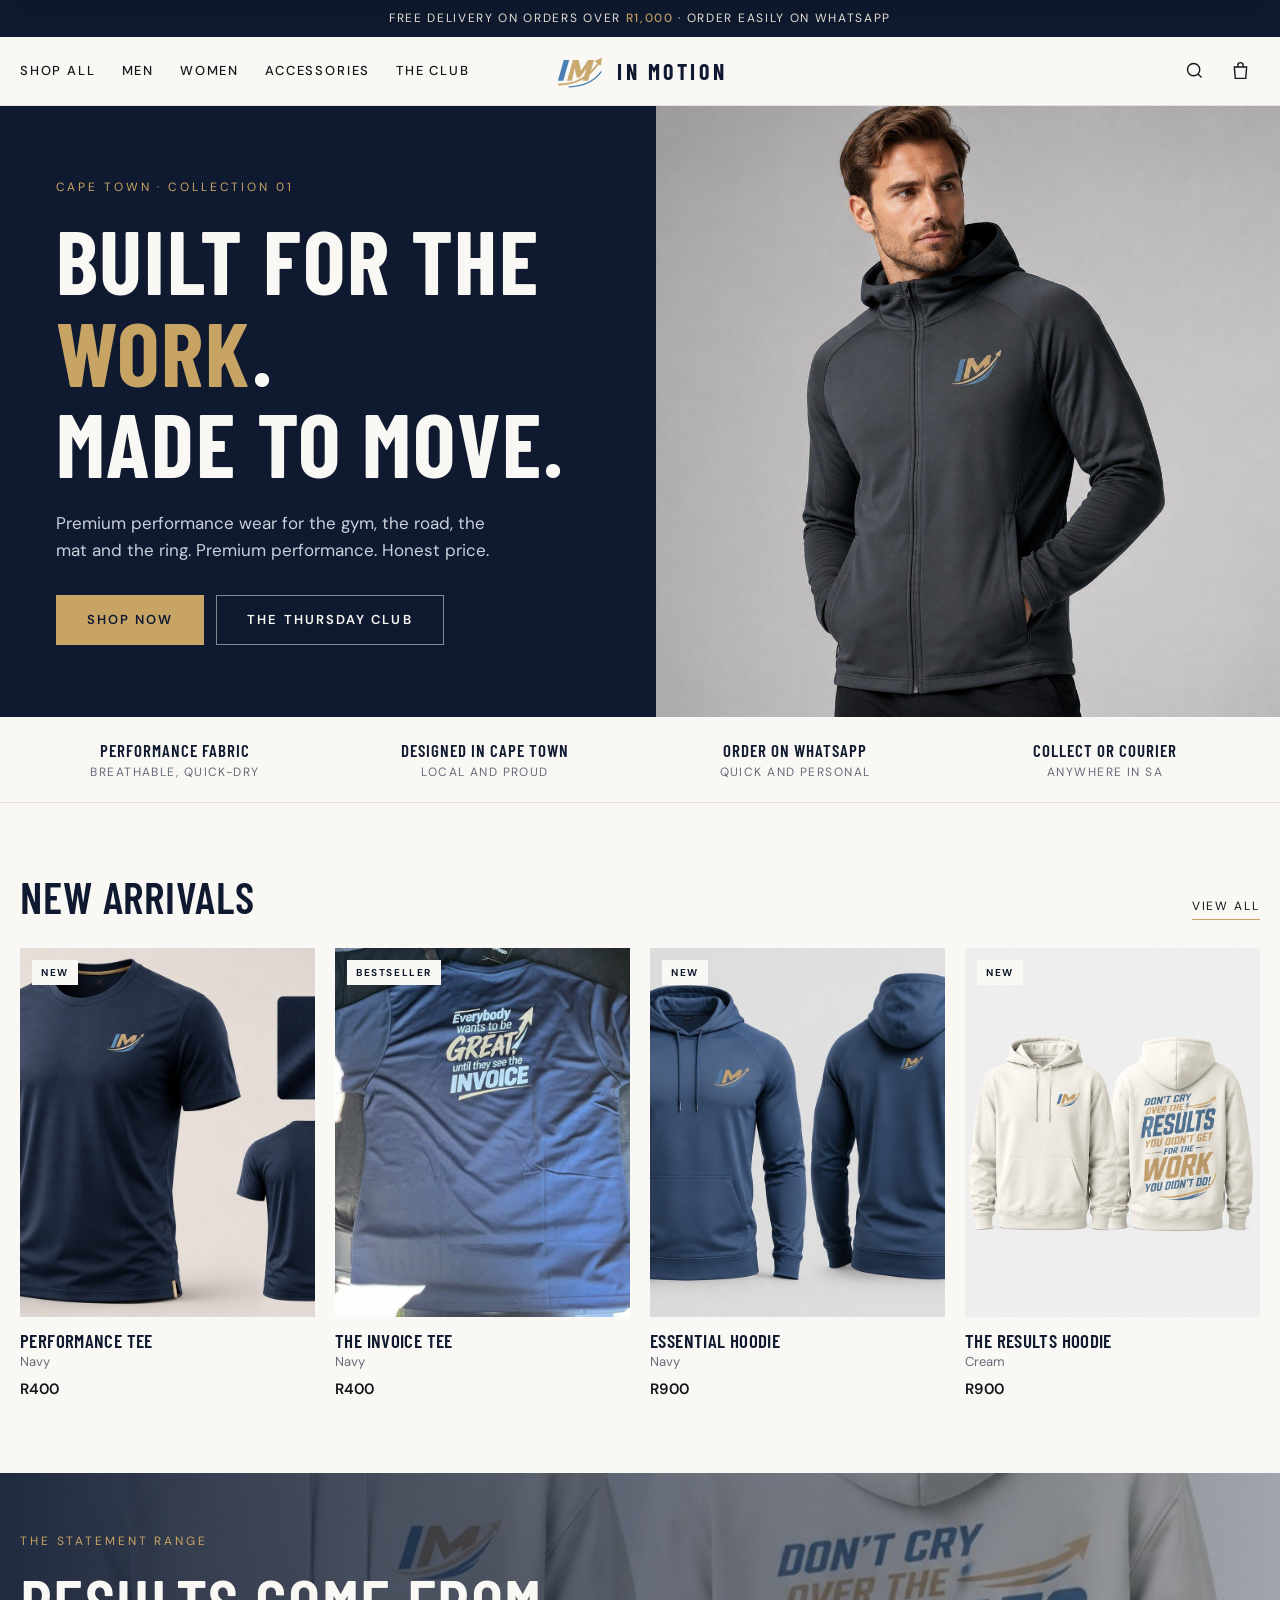
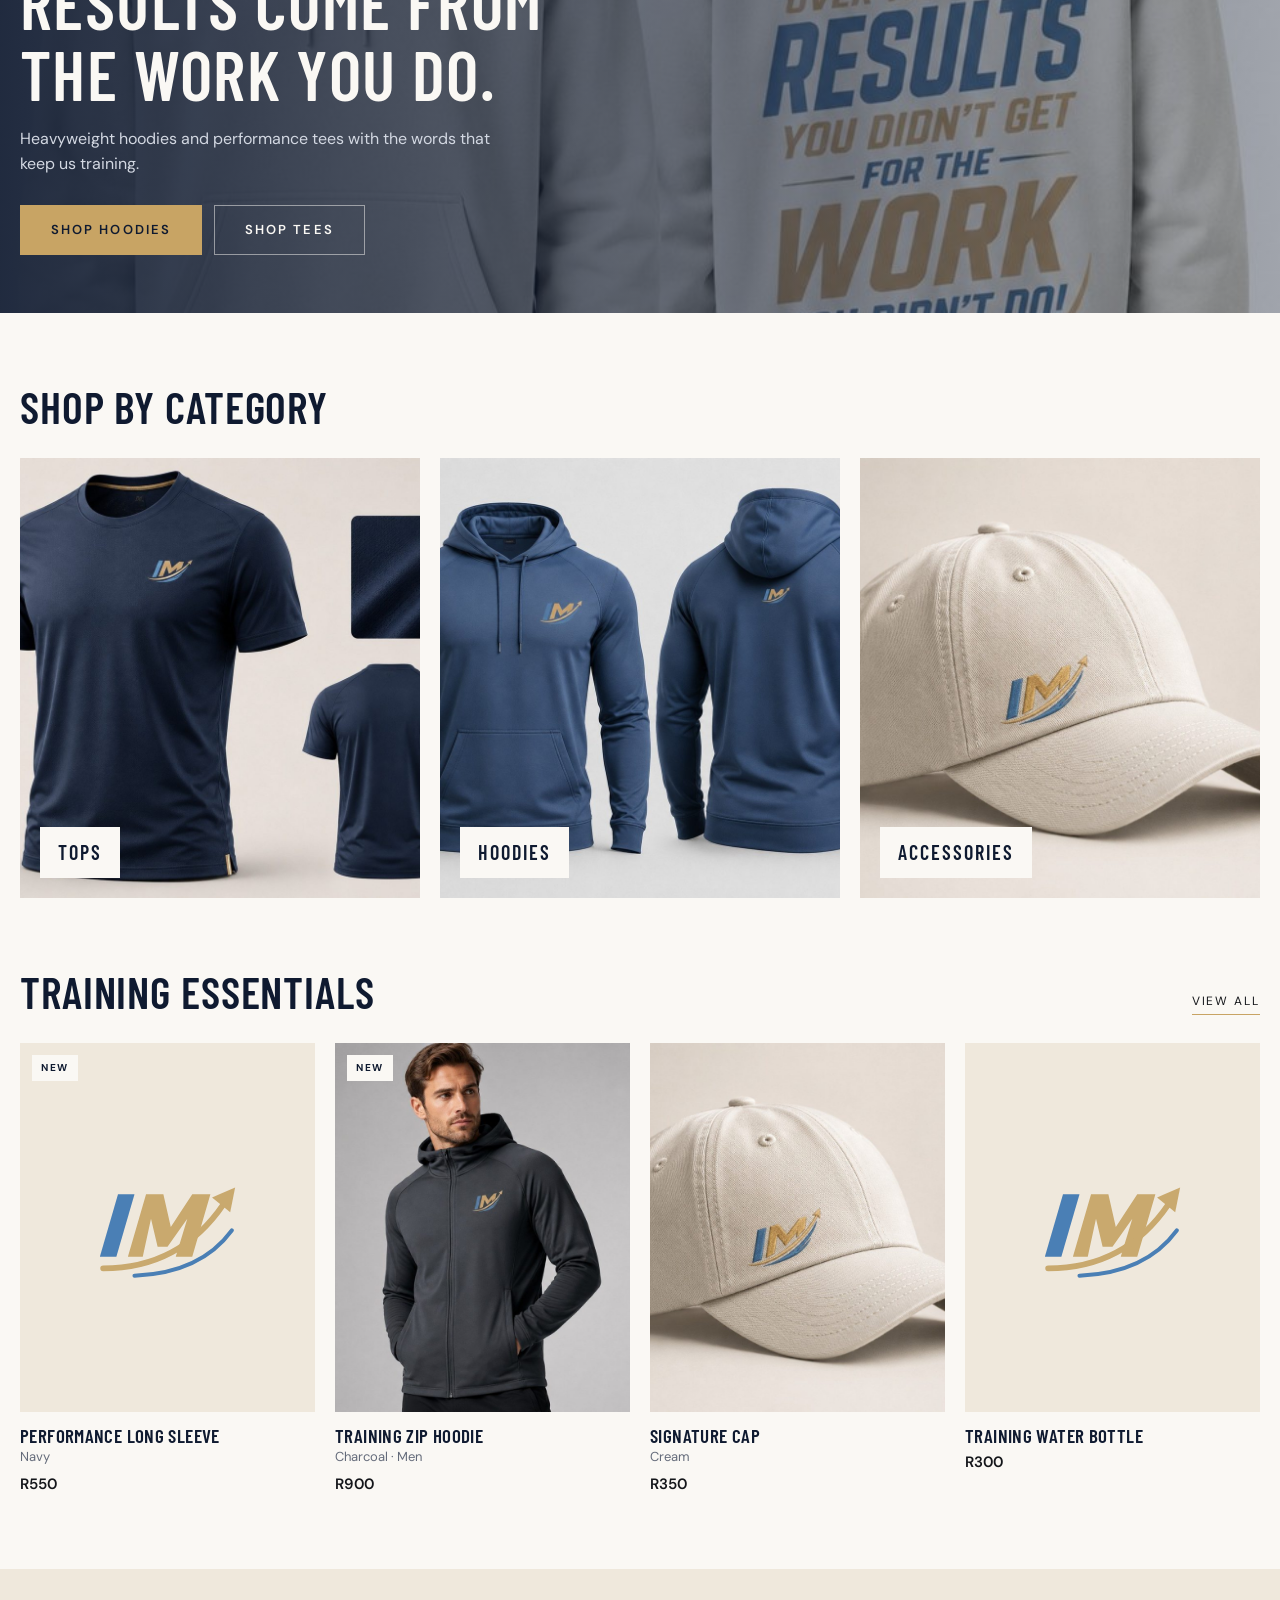
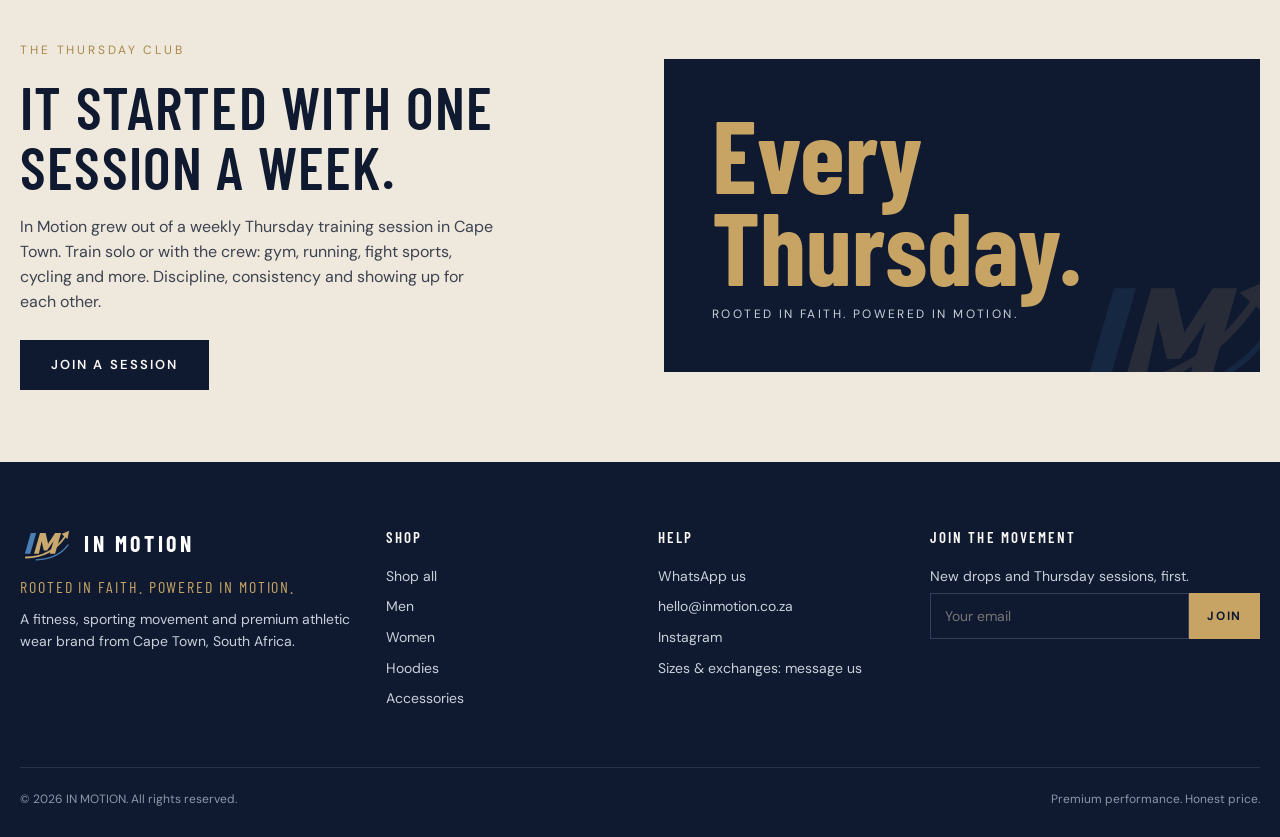
==== index.html @ b60ad1b8 "In Motion online store Static store with WhatsApp checkout; products load from Google Sheet with pro" ====
<!doctype html>
<html lang="en"><head><meta charset="utf-8"><meta name="viewport" content="width=device-width,initial-scale=1">
<title>IN MOTION | Premium athletic wear, Cape Town</title><meta name="description" content="In Motion: premium athletic wear from Cape Town. Gym, running, fight sports and more.">
<link rel="icon" href="images/logo.svg"><meta property="og:image" content="images/hero.jpg">
<link rel="preconnect" href="https://fonts.googleapis.com"><link rel="preconnect" href="https://fonts.gstatic.com" crossorigin>
<link href="https://fonts.googleapis.com/css2?family=Barlow+Condensed:wght@400;500;600;700&family=DM+Sans:opsz,wght@9..40,400;9..40,500;9..40,700&display=swap" rel="stylesheet">
<link rel="stylesheet" href="style.css"></head>
<body data-page="home">
<section class="hero"><div class="hero-grid">
  <div class="hero-copy">
    <div class="eyebrow">Cape Town · Collection 01</div>
    <h1>Built for the <em>work</em>.<br>Made to move.</h1>
    <p>Premium performance wear for the gym, the road, the mat and the ring. Premium performance. Honest price.</p>
    <div class="btns"><a class="btn btn-gold" href="shop.html">Shop now</a><a class="btn btn-line" href="#club">The Thursday Club</a></div>
  </div>
  <div class="hero-img" role="img" aria-label="Athlete wearing the In Motion training zip hoodie"></div>
</div></section>

<div class="strip"><div class="wrap">
  <div class="item"><b>Performance fabric</b>Breathable, quick-dry</div>
  <div class="item"><b>Designed in Cape Town</b>Local and proud</div>
  <div class="item"><b>Order on WhatsApp</b>Quick and personal</div>
  <div class="item"><b>Collect or courier</b>Anywhere in SA</div>
</div></div>

<section class="block"><div class="wrap">
  <div class="sec-head"><h2>New arrivals</h2><a href="shop.html">View all</a></div>
  <div class="grid" id="newArrivals"></div>
</div></section>

<section class="banner" style="background-image:url(images/hoodie-cream.jpg)"><div class="wrap">
  <div class="eyebrow">The statement range</div>
  <h2>Results come from the work you do.</h2>
  <p>Heavyweight hoodies and performance tees with the words that keep us training.</p>
  <div class="btns"><a class="btn btn-gold" href="shop.html?c=Hoodies">Shop hoodies</a><a class="btn btn-line" href="shop.html?c=Tops">Shop tees</a></div>
</div></section>

<section class="block"><div class="wrap">
  <div class="sec-head"><h2>Shop by category</h2></div>
  <div class="cats">
    <a class="cat" href="shop.html?c=Tops"><img src="images/tee-navy.jpg" alt="" loading="lazy"><span>Tops</span></a>
    <a class="cat" href="shop.html?c=Hoodies"><img src="images/hoodie-navy.jpg" alt="" loading="lazy"><span>Hoodies</span></a>
    <a class="cat" href="shop.html?c=Accessories"><img src="images/cap-cream.jpg" alt="" loading="lazy"><span>Accessories</span></a>
  </div>
</div></section>

<section class="block" style="padding-top:0"><div class="wrap">
  <div class="sec-head"><h2>Training essentials</h2><a href="shop.html">View all</a></div>
  <div class="grid" id="essentials"></div>
</div></section>

<section class="block club" id="club"><div class="wrap">
  <div>
    <div class="eyebrow" style="color:var(--gold-d)">The Thursday Club</div>
    <h2>It started with one session a week.</h2>
    <p>In Motion grew out of a weekly Thursday training session in Cape Town. Train solo or with the crew: gym, running, fight sports, cycling and more. Discipline, consistency and showing up for each other.</p>
    <a class="btn btn-dark" id="joinClub" href="#">Join a session</a>
  </div>
  <div class="club-card"><div class="big">Every<br>Thursday.</div><div class="small">Rooted in Faith. Powered in Motion.</div><img src="images/logo.svg" alt=""></div>
</div></section>
<script>document.getElementById('joinClub').onclick=function(e){e.preventDefault();window.open('https://wa.me/'+(STORE.whatsapp||'').replace(/\D/g,'')+'?text='+encodeURIComponent('Hi In Motion, I would like to join a Thursday session.'),'_blank')}</script>
<script src="config.js"></script><script src="app.js"></script></body></html>
---- style.css ----
:root{
  --navy:#0F1A30; --navy-2:#17243F; --gold:#C8A464; --gold-d:#a8874a; --blue:#4A7FB5;
  --sand:#EFE8DC; --ivory:#FAF8F4; --ink:#14161a; --muted:#646B7A; --line:#e6e1d8; --red:#B5553F;
  --head:'Barlow Condensed',Arial Narrow,sans-serif; --body:'DM Sans',Arial,sans-serif;
}
*{box-sizing:border-box;margin:0;padding:0}
html{scroll-behavior:smooth}
body{font-family:var(--body);color:var(--ink);background:var(--ivory);line-height:1.55;-webkit-font-smoothing:antialiased}
img{max-width:100%;display:block}
a{color:inherit;text-decoration:none}
button{font:inherit;cursor:pointer;border:0;background:none;color:inherit}
.wrap{max-width:1280px;margin:0 auto;padding:0 20px}
h1,h2,h3,.head{font-family:var(--head);text-transform:uppercase;letter-spacing:.02em;line-height:1.02;font-weight:600}

/* announcement + header */
.announce{background:var(--navy);color:var(--sand);text-align:center;font-size:12px;letter-spacing:.14em;text-transform:uppercase;padding:9px 16px}
.announce b{color:var(--gold);font-weight:500}
header.site{position:sticky;top:0;z-index:40;background:rgba(250,248,244,.96);backdrop-filter:blur(8px);border-bottom:1px solid var(--line)}
.nav{display:grid;grid-template-columns:1fr auto 1fr;align-items:center;height:68px}
.nav-links{display:flex;gap:26px;font-size:13px;letter-spacing:.14em;text-transform:uppercase;font-weight:500}
.nav-links a{position:relative;padding:4px 0}
.nav-links a:hover::after,.nav-links a.on::after{content:"";position:absolute;left:0;right:0;bottom:-2px;height:1.5px;background:var(--gold)}
.brand{display:flex;align-items:center;gap:10px}
.brand img{height:34px;width:auto}
.brand span{font-family:var(--head);font-weight:700;font-size:22px;letter-spacing:.16em;color:var(--navy)}
.nav-icons{display:flex;justify-content:flex-end;gap:6px}
.icon-btn{width:40px;height:40px;display:grid;place-items:center;border-radius:50%;position:relative}
.icon-btn:hover{background:var(--sand)}
.icon-btn svg{width:21px;height:21px;stroke:currentColor;fill:none;stroke-width:1.6}
.count{position:absolute;top:3px;right:2px;min-width:17px;height:17px;border-radius:9px;background:var(--gold);color:var(--navy);font-size:10px;font-weight:700;display:grid;place-items:center;padding:0 4px}
.count[hidden]{display:none}
.menu-btn{display:none}
.mobile-nav{display:none}

/* hero */
.hero{background:var(--navy);color:var(--ivory);overflow:hidden}
.hero-grid{display:grid;grid-template-columns:1.05fr 1fr;min-height:560px}
.hero-copy{padding:72px 56px 72px 20px;display:flex;flex-direction:column;justify-content:center;max-width:620px;margin-left:auto}
.eyebrow{font-size:12px;letter-spacing:.24em;text-transform:uppercase;color:var(--gold);margin-bottom:18px}
.hero h1{font-size:clamp(46px,7vw,92px);font-weight:700}
.hero h1 em{font-style:normal;color:var(--gold)}
.hero p{color:#c9cfdb;font-size:17px;max-width:440px;margin:22px 0 32px}
.hero-img{background:#bfc2c6 url(images/hero.jpg) center 20%/cover}
.btns{display:flex;gap:12px;flex-wrap:wrap}
.btn{display:inline-flex;align-items:center;justify-content:center;gap:8px;height:50px;padding:0 30px;font-size:13px;letter-spacing:.16em;text-transform:uppercase;font-weight:600;border:1.5px solid transparent;transition:.2s}
.btn-gold{background:var(--gold);color:var(--navy)}
.btn-gold:hover{background:#d6b679}
.btn-line{border-color:rgba(250,248,244,.5);color:var(--ivory)}
.btn-line:hover{border-color:var(--ivory)}
.btn-dark{background:var(--navy);color:var(--ivory)}
.btn-dark:hover{background:var(--navy-2)}
.btn-wa{background:#1f8f4e;color:#fff}
.btn-wa:hover{background:#18763f}
.btn[disabled]{opacity:.45;cursor:not-allowed}

/* values strip */
.strip{border-bottom:1px solid var(--line);background:var(--ivory)}
.strip .wrap{display:grid;grid-template-columns:repeat(4,1fr)}
.strip div.item{padding:20px 12px;text-align:center;font-size:12px;letter-spacing:.12em;text-transform:uppercase;color:var(--muted)}
.strip b{display:block;color:var(--navy);font-family:var(--head);font-size:17px;letter-spacing:.06em;font-weight:600}

/* sections */
section.block{padding:72px 0}
.sec-head{display:flex;justify-content:space-between;align-items:end;gap:16px;margin-bottom:28px}
.sec-head h2{font-size:clamp(30px,4vw,44px);color:var(--navy)}
.sec-head a{font-size:12px;letter-spacing:.16em;text-transform:uppercase;border-bottom:1.5px solid var(--gold);padding-bottom:3px;white-space:nowrap}

/* product grid */
.grid{display:grid;grid-template-columns:repeat(4,1fr);gap:28px 20px}
.grid.three{grid-template-columns:repeat(3,1fr)}
.card{position:relative;display:flex;flex-direction:column}
.phwrap{position:relative}
.card .ph{display:block;position:relative;aspect-ratio:4/5;background:var(--sand);overflow:hidden}
.card .ph img{width:100%;height:100%;object-fit:cover;transition:opacity .4s,transform .6s}
.card .ph img.alt{position:absolute;inset:0;opacity:0}
.card:hover .ph img.alt{opacity:1}
.card:hover .ph img:first-child{transform:scale(1.03)}
.badge{position:absolute;top:12px;left:12px;background:var(--ivory);color:var(--navy);font-size:10px;letter-spacing:.16em;text-transform:uppercase;font-weight:700;padding:5px 9px;z-index:2}
.badge.sale{background:var(--red);color:#fff}
.badge.out{background:var(--ink);color:#fff}
.quick{position:absolute;left:12px;right:12px;bottom:12px;z-index:2;opacity:0;transform:translateY(8px);transition:.25s}
.card:hover .quick{opacity:1;transform:none}
.quick .btn{width:100%;height:44px;background:var(--ivory);color:var(--navy)}
.quick .btn:hover{background:var(--navy);color:var(--ivory)}
.card .meta{padding-top:14px}
.card h3{font-size:19px;color:var(--navy);font-weight:600}
.card .sub{font-size:13px;color:var(--muted);margin-top:2px}
.price{margin-top:6px;font-weight:600;font-size:15px}
.price s{color:var(--muted);font-weight:400;margin-left:8px}
.price .now{color:var(--red)}

/* banner */
.banner{position:relative;background:var(--navy) center/cover;color:var(--ivory);min-height:440px;display:flex;align-items:center}
.banner::before{content:"";position:absolute;inset:0;background:linear-gradient(90deg,rgba(15,26,48,.92),rgba(15,26,48,.35))}
.banner .wrap{position:relative;width:100%}
.banner h2{font-size:clamp(38px,5.4vw,72px);max-width:620px}
.banner p{color:#d3d8e2;max-width:480px;margin:18px 0 28px}

/* categories */
.cats{display:grid;grid-template-columns:repeat(3,1fr);gap:20px}
.cat{position:relative;aspect-ratio:1/1.1;overflow:hidden;background:var(--sand)}
.cat img{width:100%;height:100%;object-fit:cover;transition:transform .6s}
.cat:hover img{transform:scale(1.04)}
.cat span{position:absolute;left:20px;bottom:20px;background:var(--ivory);color:var(--navy);font-family:var(--head);font-size:20px;letter-spacing:.1em;text-transform:uppercase;padding:10px 18px;font-weight:600}

/* club */
.club{background:var(--sand)}
.club .wrap{display:grid;grid-template-columns:1fr 1fr;gap:48px;align-items:center}
.club h2{font-size:clamp(36px,4.6vw,60px);color:var(--navy)}
.club p{color:#3d4250;margin:18px 0 26px;max-width:480px}
.club-card{background:var(--navy);color:var(--ivory);padding:48px;position:relative;overflow:hidden}
.club-card .big{font-family:var(--head);font-size:clamp(60px,8vw,110px);line-height:.9;font-weight:700;color:var(--gold)}
.club-card .small{letter-spacing:.2em;text-transform:uppercase;font-size:12px;color:#c9cfdb;margin-top:14px}
.club-card img{position:absolute;right:-30px;bottom:-30px;width:220px;opacity:.13}

/* footer */
footer.site{background:var(--navy);color:#c9cfdb;padding:64px 0 28px;font-size:14px}
.foot{display:grid;grid-template-columns:1.4fr 1fr 1fr 1.4fr;gap:36px}
footer h4{font-family:var(--head);color:var(--ivory);text-transform:uppercase;letter-spacing:.14em;font-size:15px;margin-bottom:16px;font-weight:600}
footer li{list-style:none;margin-bottom:9px}
footer a:hover{color:var(--gold)}
footer .slogan{color:var(--gold);font-family:var(--head);text-transform:uppercase;letter-spacing:.12em;margin:14px 0 10px;font-size:16px}
.news{display:flex;margin-top:6px}
.news input{flex:1;min-width:0;height:46px;padding:0 14px;border:1px solid #33405c;background:transparent;color:#fff;font:inherit}
.news button{height:46px;padding:0 18px;background:var(--gold);color:var(--navy);font-weight:700;font-size:12px;letter-spacing:.14em;text-transform:uppercase}
.legal{border-top:1px solid #26324d;margin-top:48px;padding-top:22px;display:flex;justify-content:space-between;gap:16px;font-size:12px;color:#8e96a8;flex-wrap:wrap}

/* drawer */
.overlay{position:fixed;inset:0;background:rgba(10,14,24,.45);opacity:0;pointer-events:none;transition:.25s;z-index:60}
.overlay.on{opacity:1;pointer-events:auto}
.drawer{position:fixed;top:0;right:0;height:100%;width:min(440px,100%);background:var(--ivory);z-index:70;transform:translateX(100%);transition:transform .3s ease;display:flex;flex-direction:column}
.drawer.on{transform:none}
.drawer-head{display:flex;justify-content:space-between;align-items:center;padding:20px 22px;border-bottom:1px solid var(--line)}
.drawer-head h3{font-size:24px;color:var(--navy)}
.drawer-body{flex:1;overflow:auto;padding:8px 22px}
.drawer-foot{border-top:1px solid var(--line);padding:18px 22px 22px}
.line{display:grid;grid-template-columns:76px 1fr auto;gap:14px;padding:16px 0;border-bottom:1px solid var(--line)}
.line img{width:76px;height:95px;object-fit:cover;background:var(--sand)}
.line h4{font-family:var(--head);text-transform:uppercase;font-size:17px;color:var(--navy);font-weight:600}
.line .sub{font-size:13px;color:var(--muted)}
.qty{display:inline-flex;align-items:center;border:1px solid var(--line);margin-top:8px}
.qty button{width:30px;height:30px}
.qty span{min-width:26px;text-align:center;font-size:14px}
.remove{font-size:12px;color:var(--muted);text-decoration:underline;margin-top:6px}
.empty{text-align:center;padding:60px 10px;color:var(--muted)}
.row{display:flex;justify-content:space-between;margin:6px 0;font-size:14px}
.row.total{font-weight:700;font-size:17px;margin:12px 0 16px;color:var(--navy)}
.field{margin-bottom:12px}
.field label{display:block;font-size:11px;letter-spacing:.14em;text-transform:uppercase;color:var(--muted);margin-bottom:5px}
.field input,.field select,.field textarea{width:100%;border:1px solid #d6d0c4;background:#fff;height:44px;padding:0 12px;font:inherit;font-size:15px}
.field textarea{height:70px;padding:10px 12px;resize:vertical}
.note{font-size:12px;color:var(--muted);margin-top:10px;text-align:center}

/* search */
.search{position:fixed;left:0;right:0;top:0;background:var(--ivory);z-index:70;padding:22px 0 28px;transform:translateY(-102%);transition:transform .3s;box-shadow:0 20px 40px rgba(0,0,0,.08)}
.search.on{transform:none}
.search input{width:100%;height:56px;border:0;border-bottom:2px solid var(--navy);background:transparent;font-family:var(--head);font-size:28px;text-transform:uppercase;letter-spacing:.04em;outline:none}
.results{display:grid;grid-template-columns:repeat(auto-fill,minmax(140px,1fr));gap:16px;margin-top:20px;max-height:60vh;overflow:auto}
.results a img{aspect-ratio:4/5;object-fit:cover;width:100%;background:var(--sand)}
.results a div{font-size:13px;margin-top:6px}

/* shop page */
.page-head{background:var(--navy);color:var(--ivory);padding:56px 0 46px}
.page-head h1{font-size:clamp(42px,6vw,72px)}
.page-head p{color:#c9cfdb;margin-top:10px}
.filters{display:flex;gap:10px;flex-wrap:wrap;padding:24px 0;border-bottom:1px solid var(--line);margin-bottom:32px;align-items:center}
.chip{height:38px;padding:0 18px;border:1px solid #d6d0c4;font-size:12px;letter-spacing:.14em;text-transform:uppercase;font-weight:500}
.chip.on,.chip:hover{background:var(--navy);color:var(--ivory);border-color:var(--navy)}
.filters select{margin-left:auto;height:38px;border:1px solid #d6d0c4;background:#fff;padding:0 10px;font:inherit;font-size:13px}

/* product page */
.pdp{display:grid;grid-template-columns:1.2fr 1fr;gap:56px;padding:40px 0 80px}
.gallery{display:grid;gap:12px}
.gallery .main{aspect-ratio:4/5;background:var(--sand);overflow:hidden}
.gallery .main img{width:100%;height:100%;object-fit:cover}
.thumbs{display:flex;gap:10px}
.thumbs button{width:84px;aspect-ratio:4/5;background:var(--sand);border:1.5px solid transparent;overflow:hidden}
.thumbs button.on{border-color:var(--navy)}
.thumbs img{width:100%;height:100%;object-fit:cover}
.crumbs{font-size:12px;letter-spacing:.12em;text-transform:uppercase;color:var(--muted);padding-top:24px}
.info{position:sticky;top:96px;align-self:start}
.info h1{font-size:clamp(36px,4vw,54px);color:var(--navy)}
.info .price{font-size:22px;margin:12px 0 20px}
.info .desc{color:#3d4250;margin-bottom:24px}
.opt-label{font-size:11px;letter-spacing:.16em;text-transform:uppercase;color:var(--muted);margin-bottom:10px}
.sizes{display:flex;gap:8px;flex-wrap:wrap;margin-bottom:22px}
.size{min-width:52px;height:46px;padding:0 12px;border:1px solid #cfc8bb;font-weight:600;font-size:14px}
.size.on{background:var(--navy);color:var(--ivory);border-color:var(--navy)}
.size:hover{border-color:var(--navy)}
.buy{display:grid;grid-template-columns:auto 1fr;gap:10px;margin-bottom:10px}
.buy .qty{margin:0;height:50px}
.buy .qty button{height:48px;width:40px}
.perks{margin-top:26px;border-top:1px solid var(--line)}
.perks div{padding:14px 0;border-bottom:1px solid var(--line);font-size:14px;color:#3d4250}
.perks b{color:var(--navy)}
.toast{position:fixed;bottom:22px;left:50%;transform:translate(-50%,30px);background:var(--navy);color:var(--ivory);padding:14px 22px;font-size:14px;opacity:0;transition:.3s;z-index:90;pointer-events:none}
.toast.on{opacity:1;transform:translate(-50%,0)}
.msg{padding:80px 0;text-align:center;color:var(--muted)}

@media (max-width:980px){
  .grid{grid-template-columns:repeat(2,1fr)}
  .grid.three{grid-template-columns:repeat(2,1fr)}
  .hero-grid{grid-template-columns:1fr}
  .hero-img{min-height:380px;order:-1}
  .hero-copy{padding:44px 20px 52px;margin:0}
  .foot{grid-template-columns:1fr 1fr}
  .club .wrap{grid-template-columns:1fr}
  .pdp{grid-template-columns:1fr;gap:28px}
  .info{position:static}
  .cats{grid-template-columns:1fr 1fr 1fr;gap:10px}
  .cat span{left:10px;bottom:10px;font-size:15px;padding:7px 10px}
}
@media (max-width:760px){
  .nav{grid-template-columns:auto 1fr auto}
  .nav-links{display:none}
  .menu-btn{display:grid}
  .brand{justify-content:center}
  .brand span{font-size:19px}
  .mobile-nav.on{display:flex;flex-direction:column;border-top:1px solid var(--line);padding:6px 20px 14px}
  .mobile-nav a{padding:12px 0;text-transform:uppercase;letter-spacing:.14em;font-size:13px;border-bottom:1px solid var(--line)}
  .strip .wrap{grid-template-columns:1fr 1fr}
  section.block{padding:52px 0}
  .grid{gap:22px 12px}
  .card h3{font-size:16px}
  .quick{opacity:1;transform:none;left:8px;right:8px;bottom:8px}
  .quick .btn{height:36px;font-size:11px;letter-spacing:.1em;padding:0 8px}
  .cats{grid-template-columns:1fr}
  .cat{aspect-ratio:16/10}
  .foot{grid-template-columns:1fr}
  .filters select{margin-left:0;width:100%}
  .club-card{padding:32px}
}

/* products without a photo yet show the logo */
.card .ph img[src="images/logo.svg"],.gallery .main img[src="images/logo.svg"],.line img[src="images/logo.svg"],.results img[src="images/logo.svg"]{object-fit:contain;padding:22%}
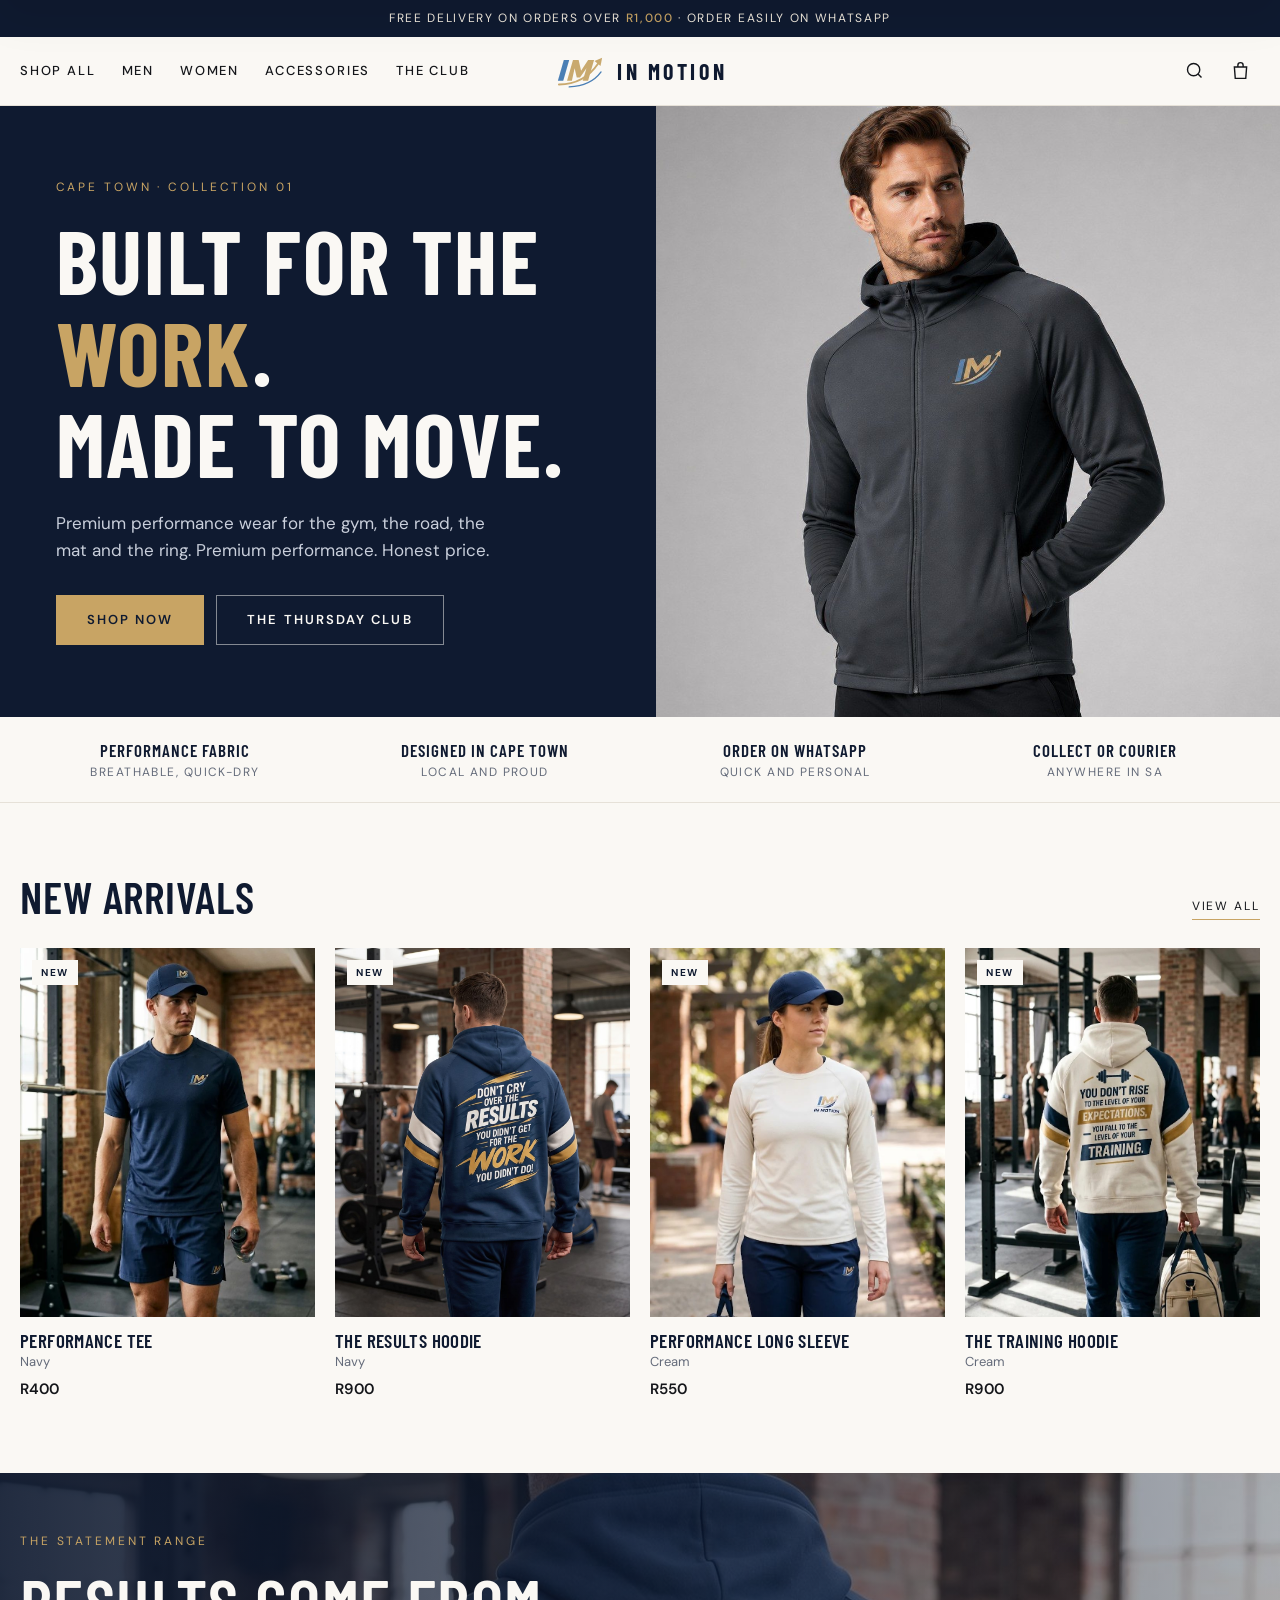
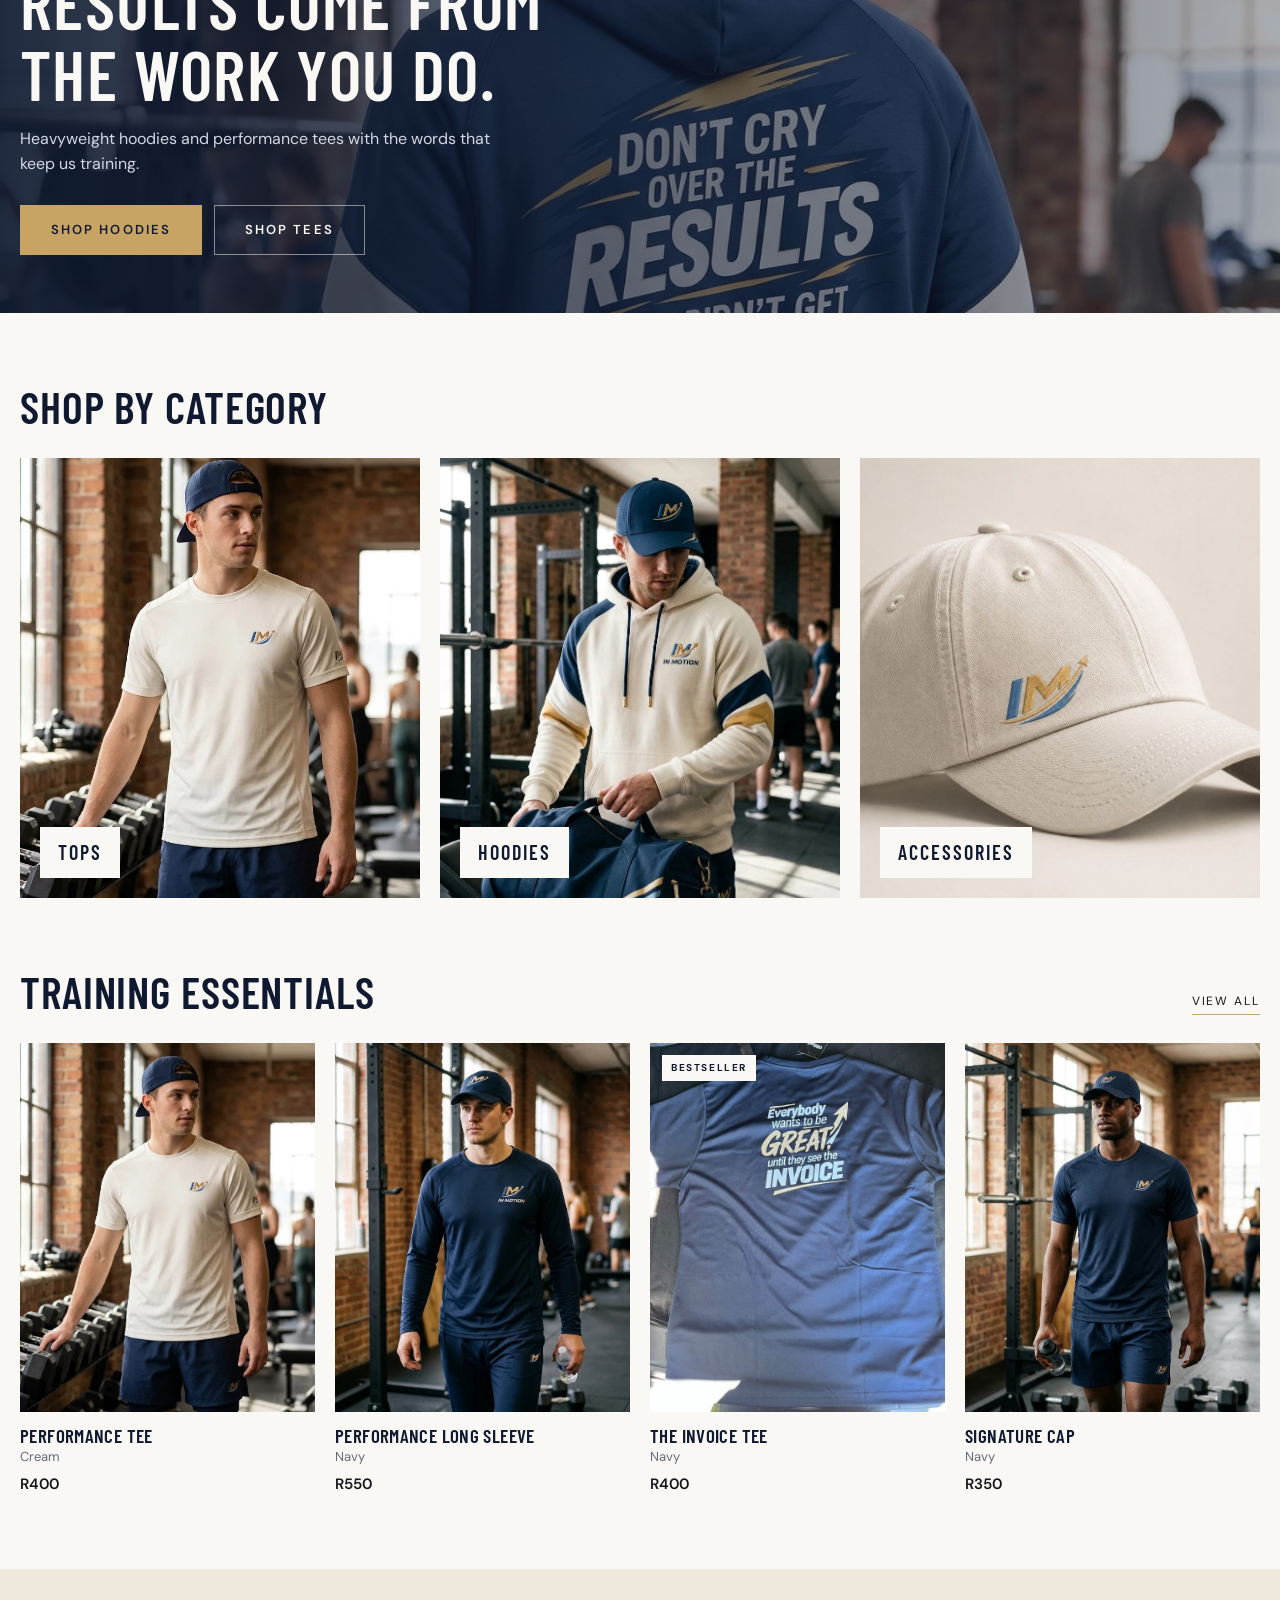
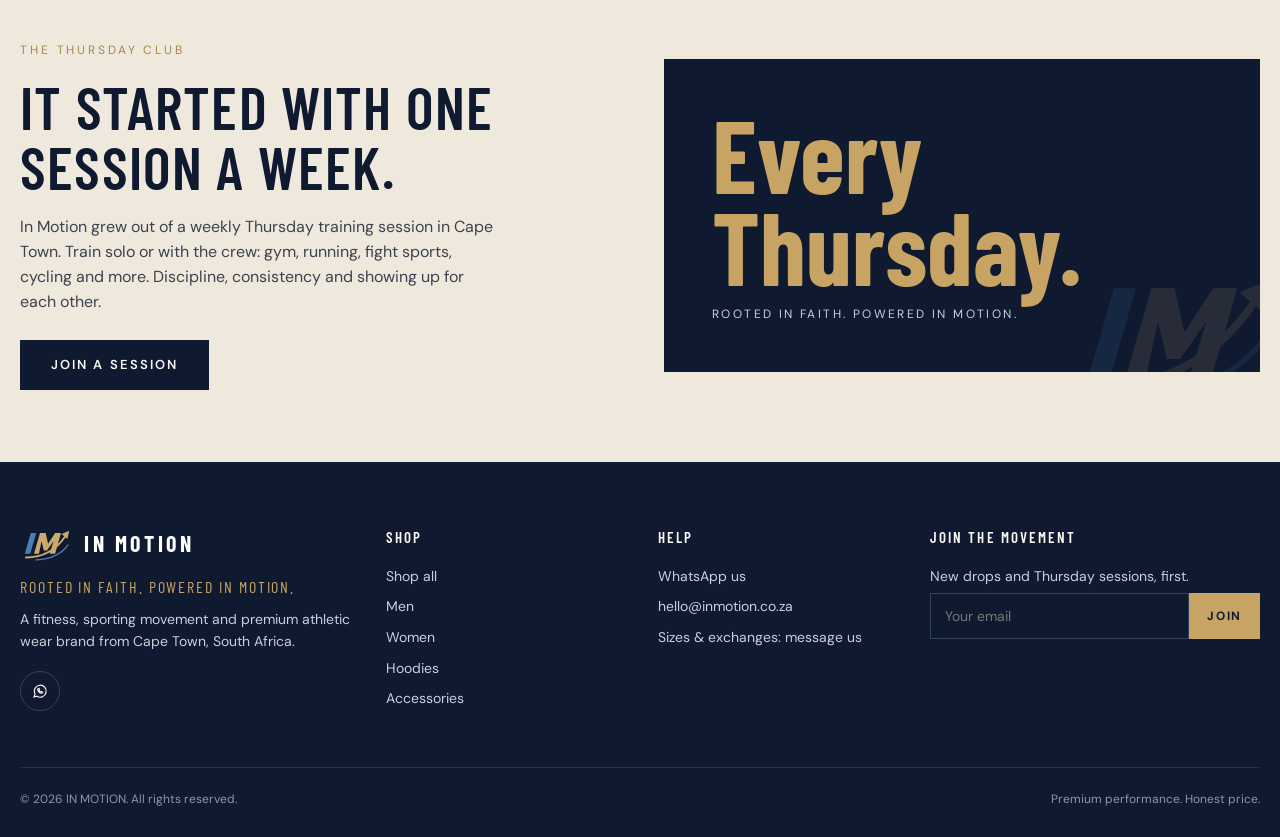
==== commit 7e4f063e: "Add lifestyle photos, new colourways, social links Co-Authored-By: Claude Opus 5.5 <noreply@anthropi" ====
--- a/index.html
+++ b/index.html
@@ -28,7 +28,7 @@
   <div class="grid" id="newArrivals"></div>
 </div></section>
 
-<section class="banner" style="background-image:url(images/hoodie-cream.jpg)"><div class="wrap">
+<section class="banner" style="background-image:url(images/banner-results.jpg);background-position:center 30%"><div class="wrap">
   <div class="eyebrow">The statement range</div>
   <h2>Results come from the work you do.</h2>
   <p>Heavyweight hoodies and performance tees with the words that keep us training.</p>
@@ -38,8 +38,8 @@
 <section class="block"><div class="wrap">
   <div class="sec-head"><h2>Shop by category</h2></div>
   <div class="cats">
-    <a class="cat" href="shop.html?c=Tops"><img src="images/tee-navy.jpg" alt="" loading="lazy"><span>Tops</span></a>
-    <a class="cat" href="shop.html?c=Hoodies"><img src="images/hoodie-navy.jpg" alt="" loading="lazy"><span>Hoodies</span></a>
+    <a class="cat" href="shop.html?c=Tops"><img src="images/tee-cream.jpg" alt="" loading="lazy"><span>Tops</span></a>
+    <a class="cat" href="shop.html?c=Hoodies"><img src="images/hoodie-training-front.jpg" alt="" loading="lazy"><span>Hoodies</span></a>
     <a class="cat" href="shop.html?c=Accessories"><img src="images/cap-cream.jpg" alt="" loading="lazy"><span>Accessories</span></a>
   </div>
 </div></section>
--- a/style.css
+++ b/style.css
@@ -233,3 +233,9 @@
 
 /* products without a photo yet show the logo */
 .card .ph img[src="images/logo.svg"],.gallery .main img[src="images/logo.svg"],.line img[src="images/logo.svg"],.results img[src="images/logo.svg"]{object-fit:contain;padding:22%}
+
+.social{display:flex;gap:10px;margin-top:18px}
+.social a{width:40px;height:40px;border:1px solid #33405c;border-radius:50%;display:grid;place-items:center;color:var(--ivory)}
+.social a:hover{border-color:var(--gold);color:var(--gold)}
+.social svg{width:18px;height:18px;fill:none;stroke:currentColor;stroke-width:1.6}
+.cat img,.card .ph img{object-position:center 25%}
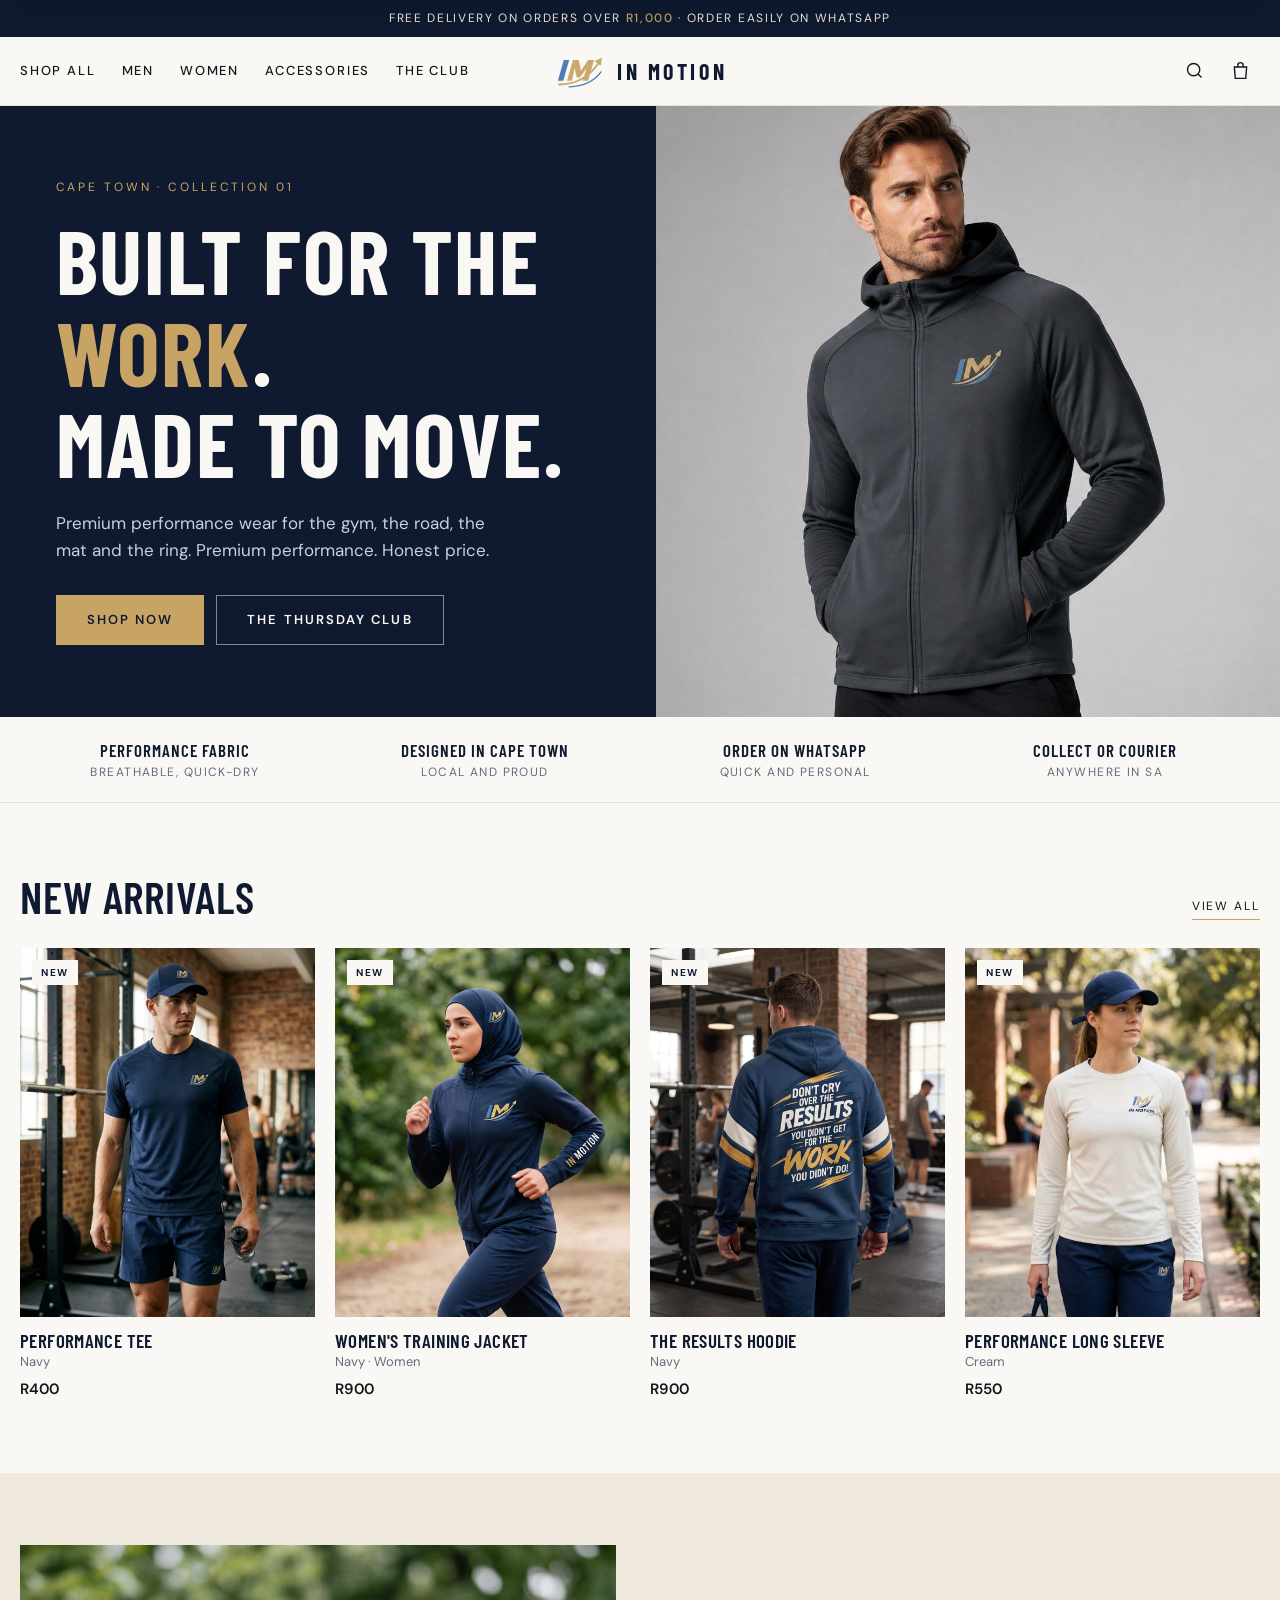
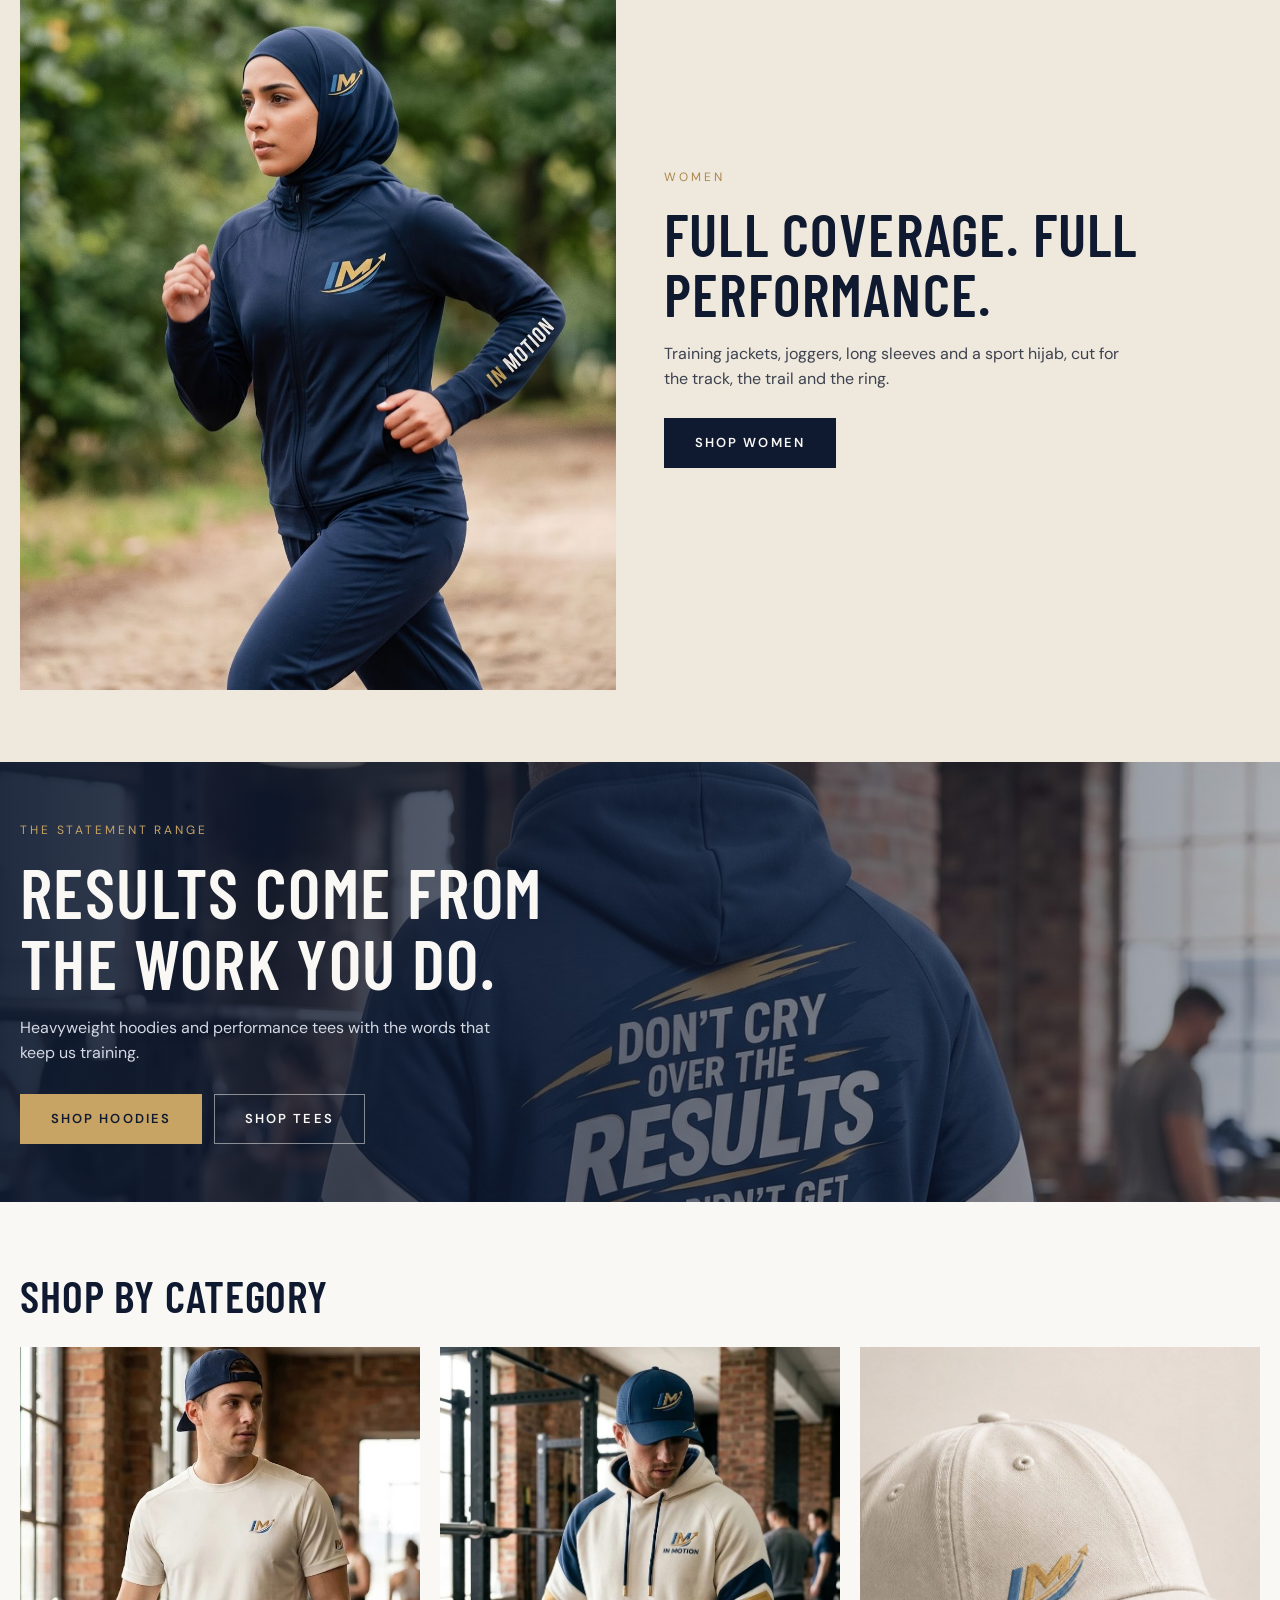
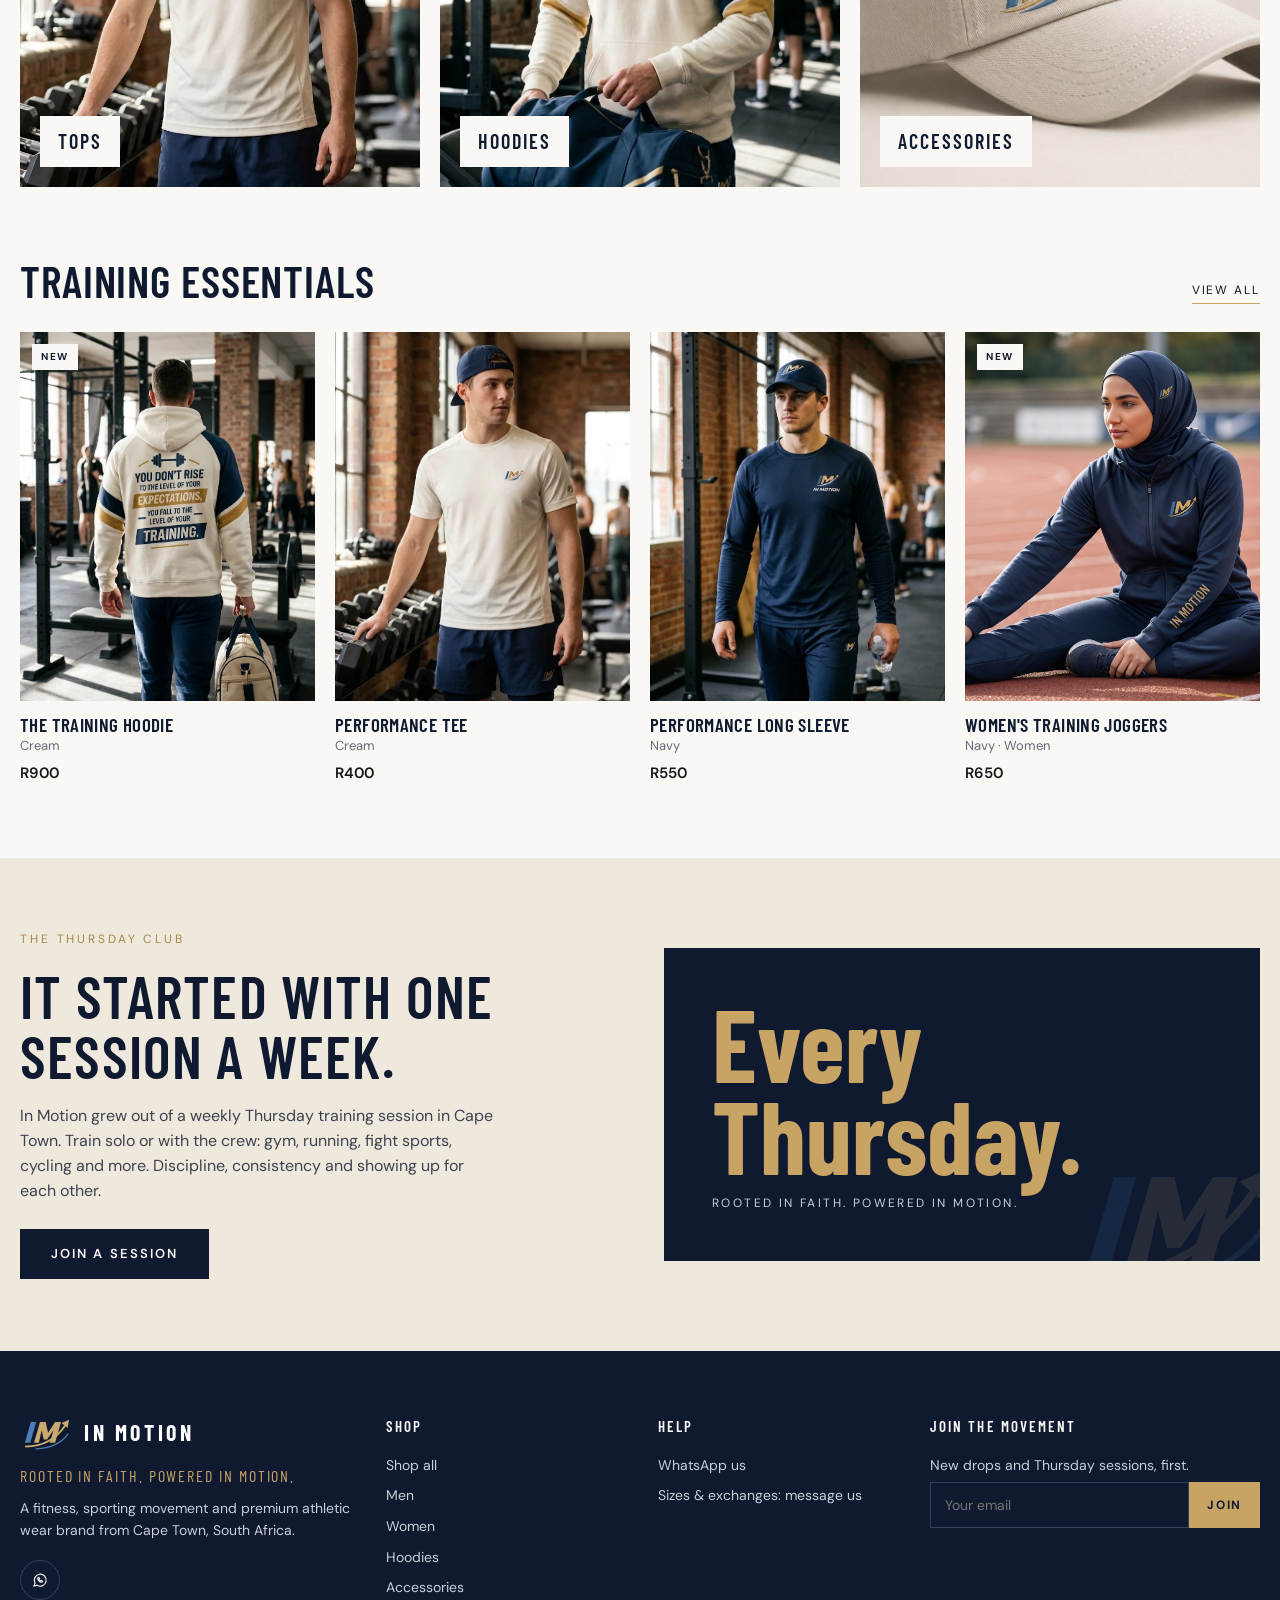
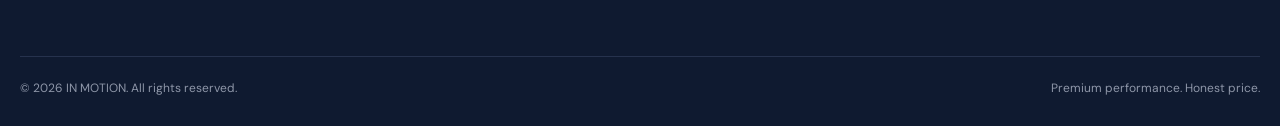
==== commit d8b32e22: "Add women's range and water bottle photo Co-Authored-By: Claude Opus 5.5 <noreply@anthropic.com> Cla" ====
--- a/index.html
+++ b/index.html
@@ -26,6 +26,16 @@
 <section class="block"><div class="wrap">
   <div class="sec-head"><h2>New arrivals</h2><a href="shop.html">View all</a></div>
   <div class="grid" id="newArrivals"></div>
+</div></section>
+
+<section class="block women"><div class="wrap women-grid">
+  <img src="images/women-jacket-run.jpg" alt="Athlete running in the In Motion women's training jacket" loading="lazy">
+  <div>
+    <div class="eyebrow" style="color:var(--gold-d)">Women</div>
+    <h2>Full coverage. Full performance.</h2>
+    <p>Training jackets, joggers, long sleeves and a sport hijab, cut for the track, the trail and the ring.</p>
+    <div class="btns"><a class="btn btn-dark" href="shop.html?g=Women">Shop women</a></div>
+  </div>
 </div></section>
 
 <section class="banner" style="background-image:url(images/banner-results.jpg);background-position:center 30%"><div class="wrap">
--- a/style.css
+++ b/style.css
@@ -239,3 +239,15 @@
 .social a:hover{border-color:var(--gold);color:var(--gold)}
 .social svg{width:18px;height:18px;fill:none;stroke:currentColor;stroke-width:1.6}
 .cat img,.card .ph img{object-position:center 25%}
+
+.done h4{font-family:var(--head);text-transform:uppercase;font-size:22px;color:var(--navy);margin-bottom:6px}
+.done p{font-size:14px;color:#3d4250;margin-bottom:16px}
+.btn-line-dark{border-color:var(--navy);color:var(--navy)}
+.btn-line-dark:hover{background:var(--navy);color:var(--ivory)}
+
+.women{background:var(--sand)}
+.women-grid{display:grid;grid-template-columns:1fr 1fr;gap:48px;align-items:center}
+.women-grid img{width:100%;aspect-ratio:4/5;object-fit:cover;object-position:center 20%}
+.women h2{font-size:clamp(36px,4.6vw,60px);color:var(--navy)}
+.women p{color:#3d4250;margin:18px 0 26px;max-width:460px}
+@media (max-width:760px){.women-grid{grid-template-columns:1fr;gap:24px}}
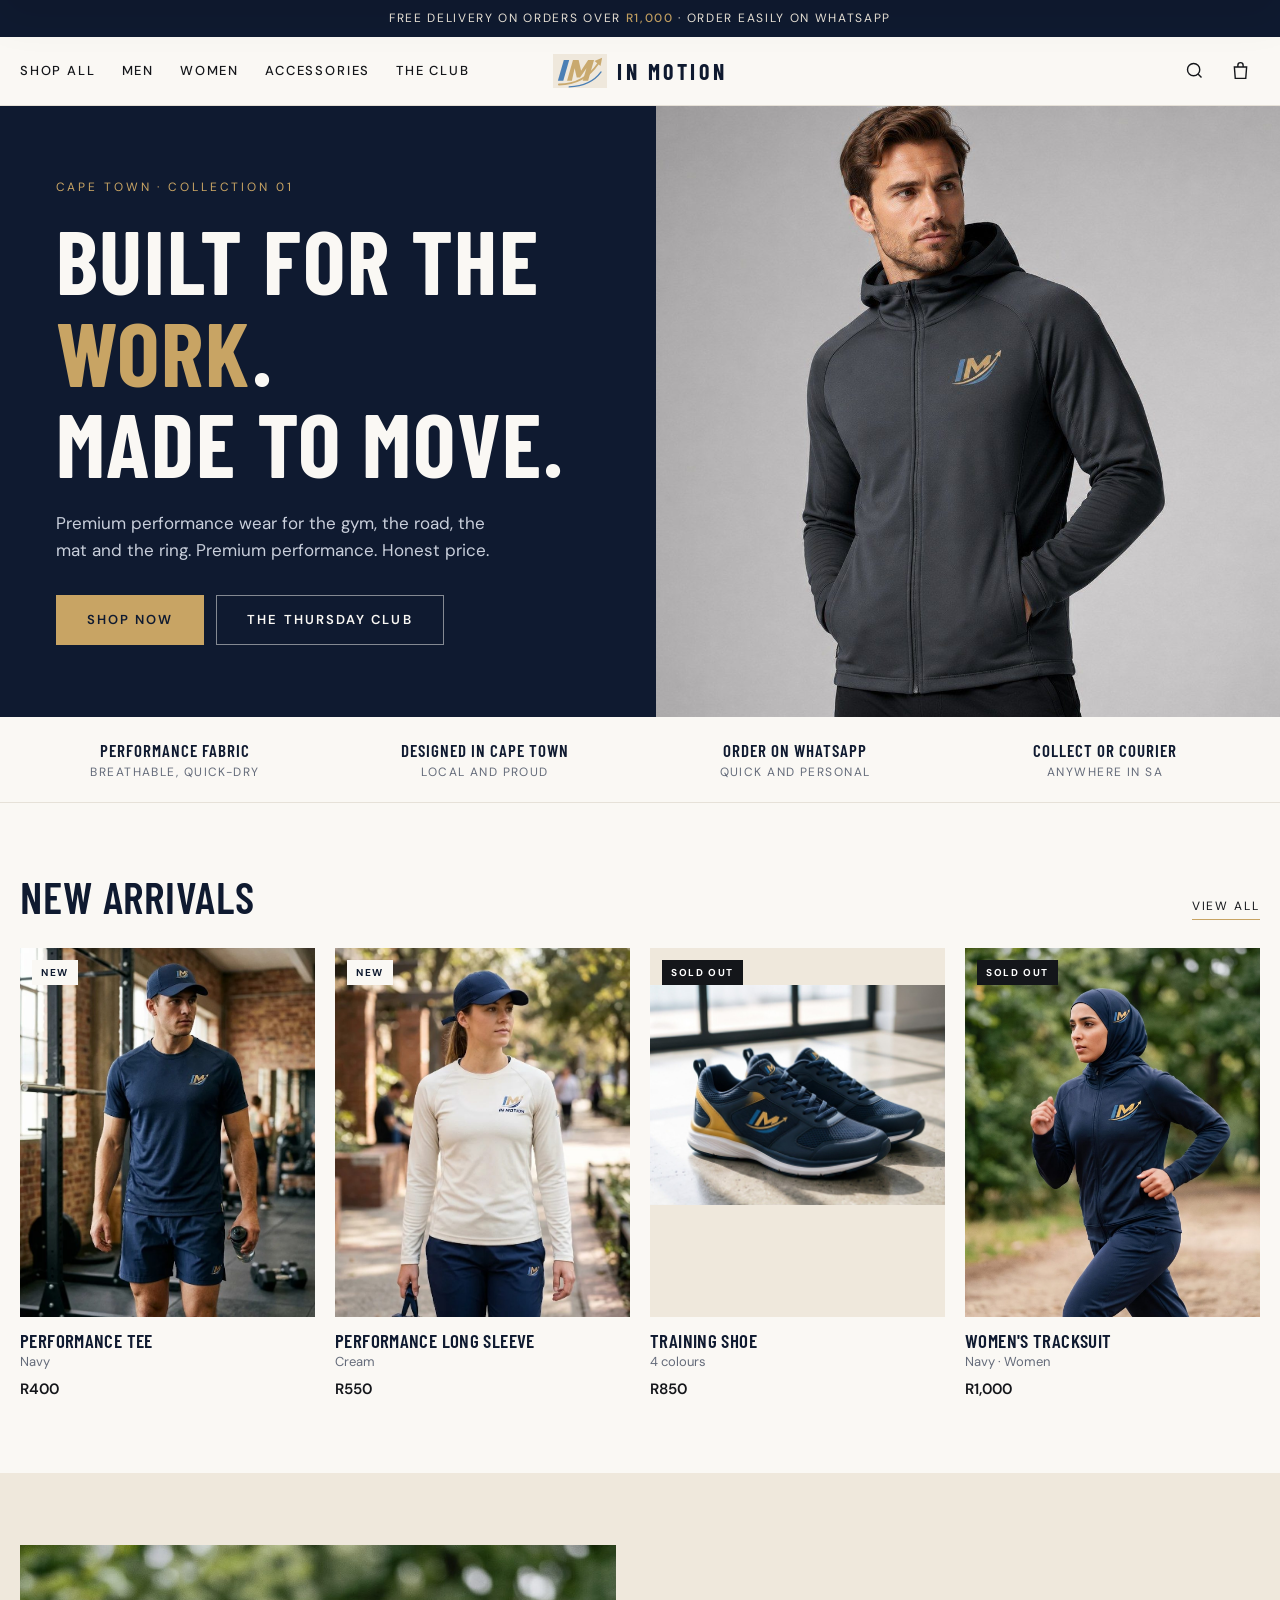
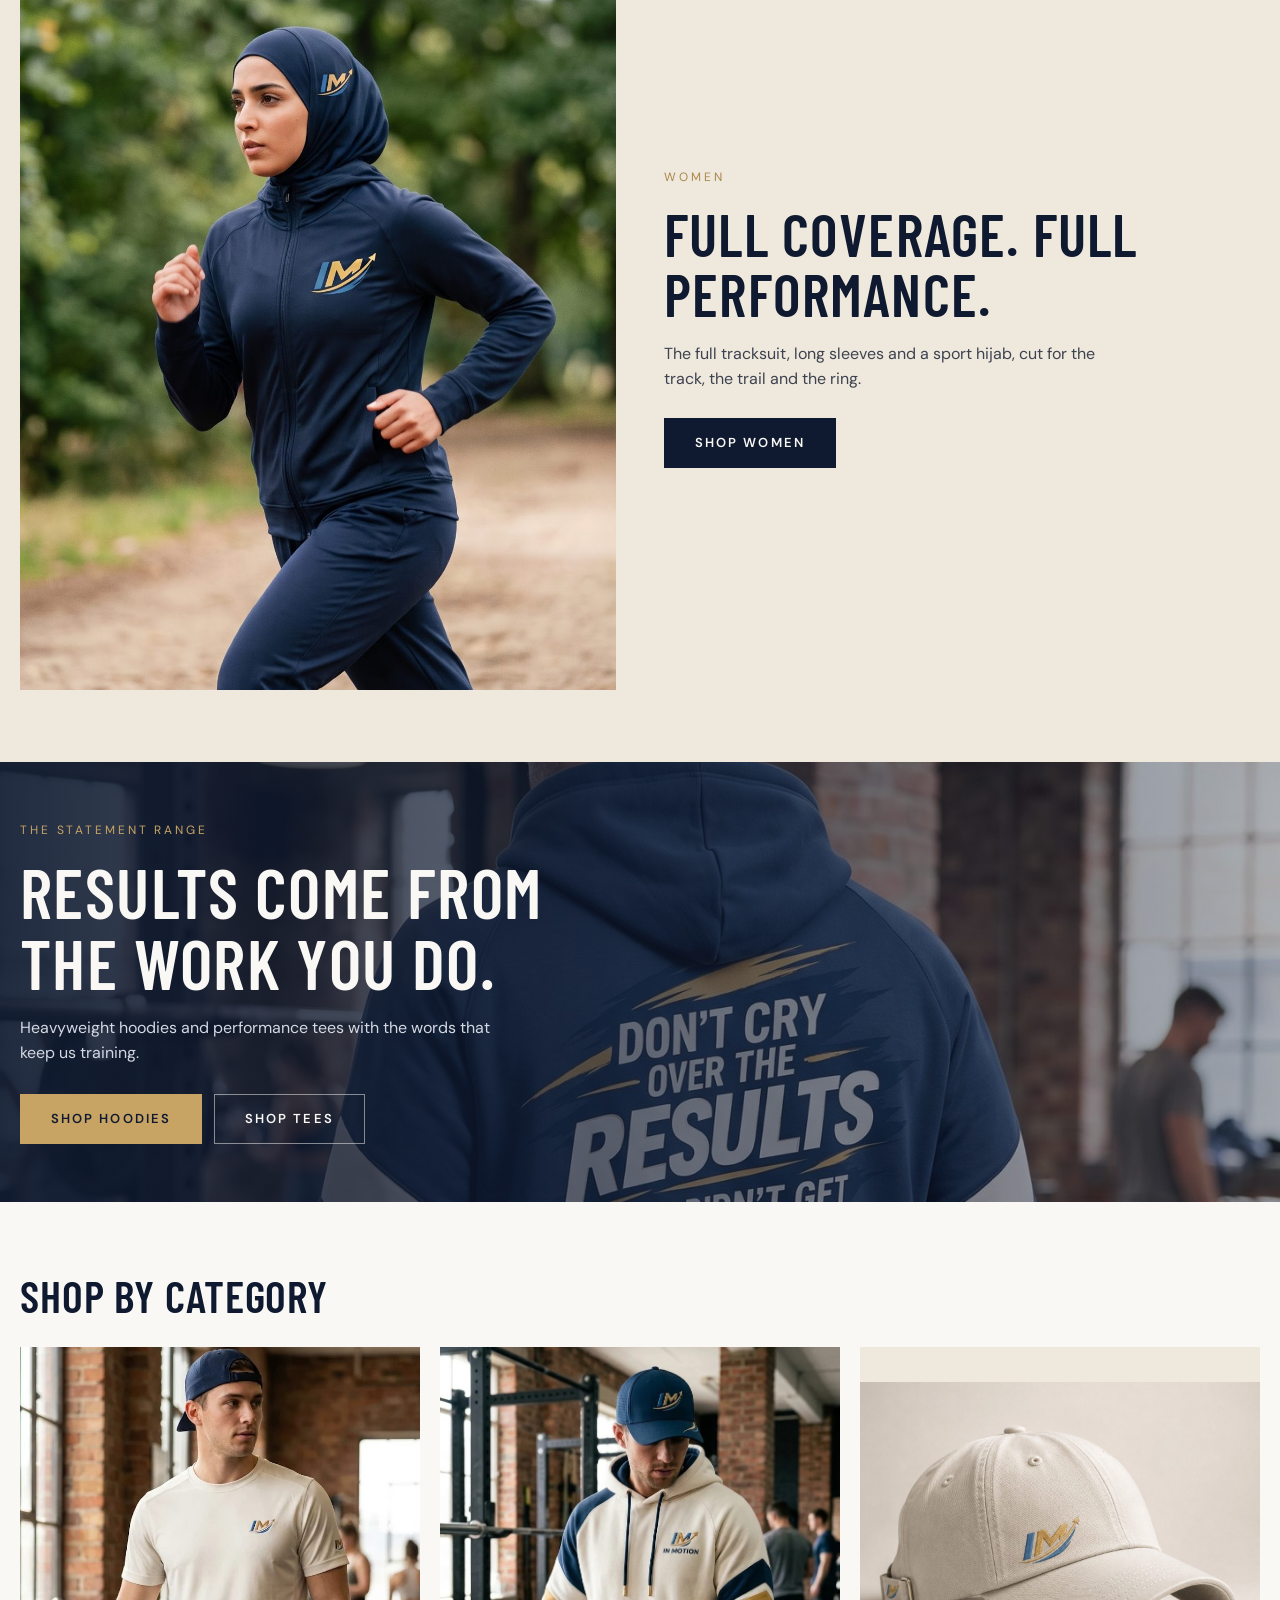
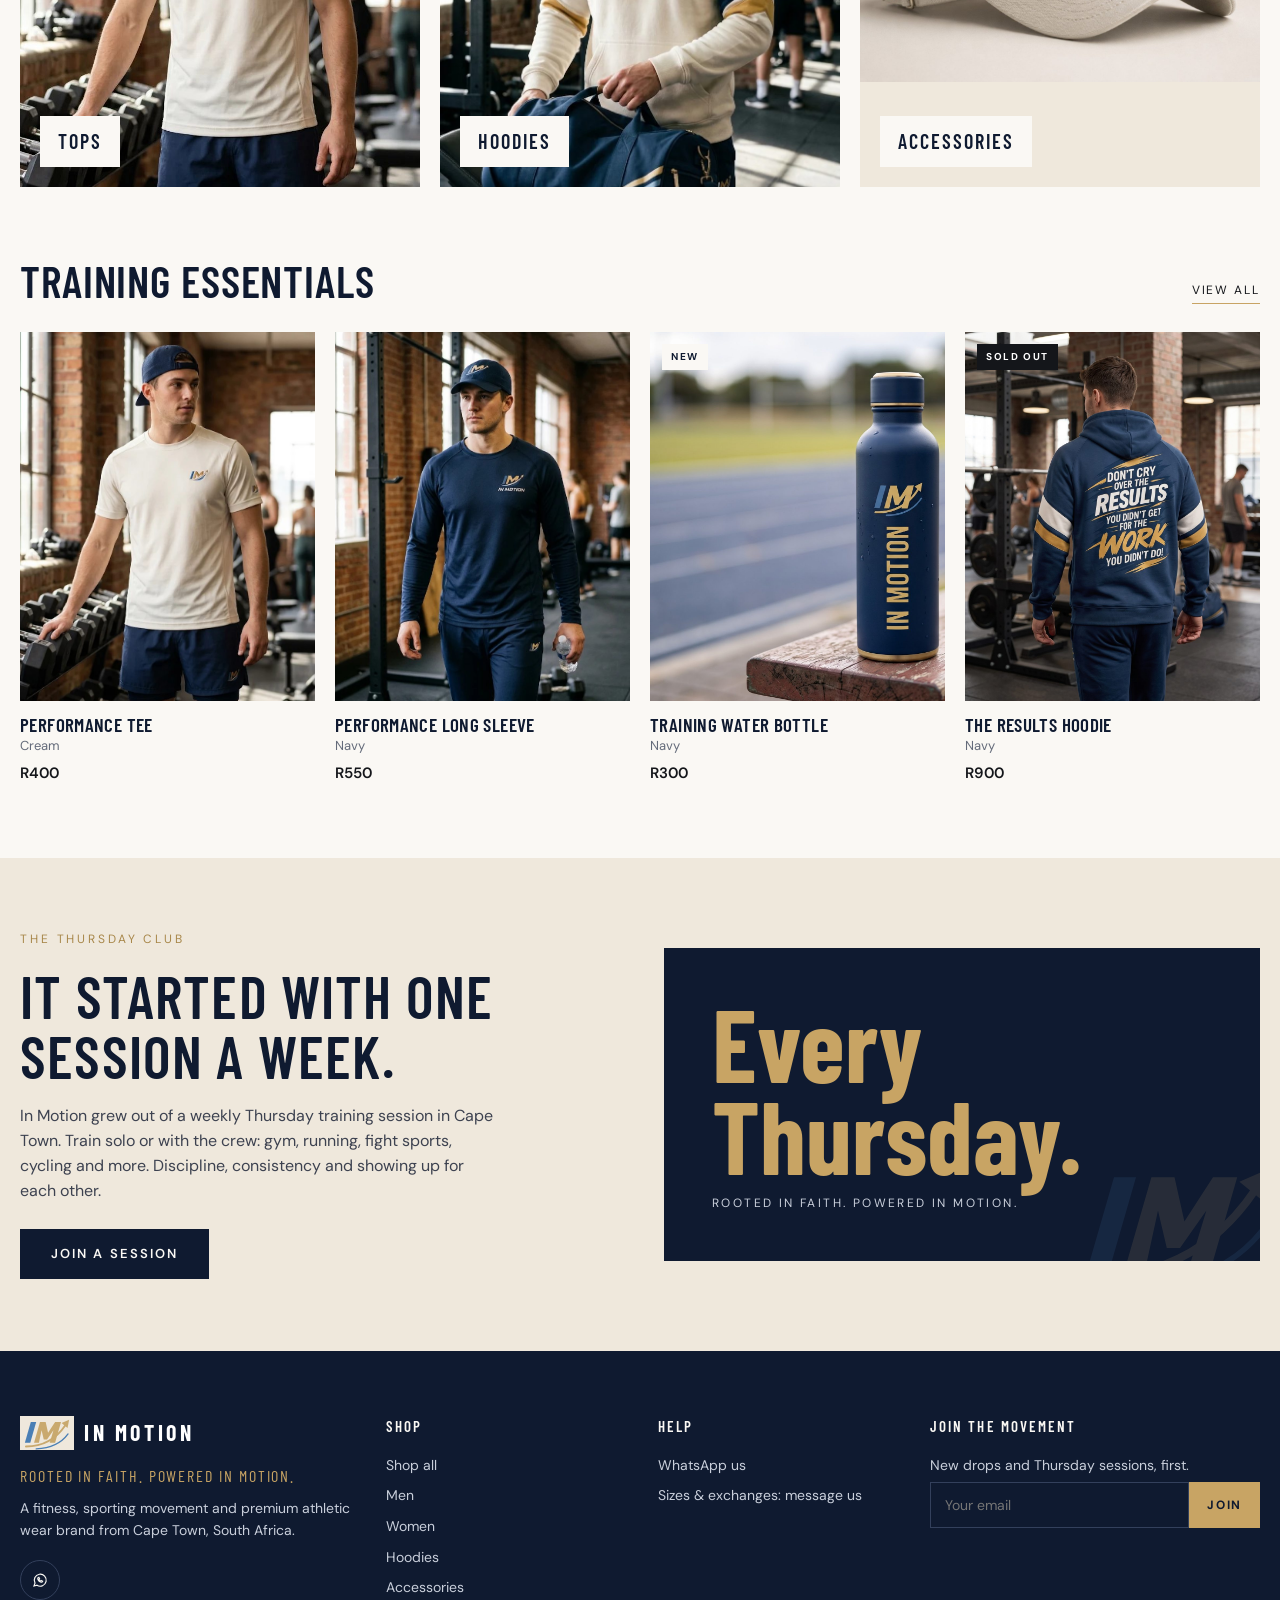
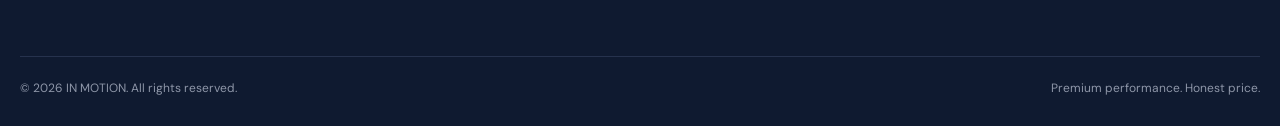
==== commit 5ad1d393: "Add training shoe and women's tracksuit, mark sold-out items Co-Authored-By: Claude Opus 5.5 <norepl" ====
--- a/index.html
+++ b/index.html
@@ -29,11 +29,11 @@
 </div></section>
 
 <section class="block women"><div class="wrap women-grid">
-  <img src="images/women-jacket-run.jpg" alt="Athlete running in the In Motion women's training jacket" loading="lazy">
+  <img src="images/women-tracksuit.jpg" alt="Athlete running in the In Motion women's tracksuit" loading="lazy">
   <div>
     <div class="eyebrow" style="color:var(--gold-d)">Women</div>
     <h2>Full coverage. Full performance.</h2>
-    <p>Training jackets, joggers, long sleeves and a sport hijab, cut for the track, the trail and the ring.</p>
+    <p>The full tracksuit, long sleeves and a sport hijab, cut for the track, the trail and the ring.</p>
     <div class="btns"><a class="btn btn-dark" href="shop.html?g=Women">Shop women</a></div>
   </div>
 </div></section>
--- a/style.css
+++ b/style.css
@@ -251,3 +251,6 @@
 .women h2{font-size:clamp(36px,4.6vw,60px);color:var(--navy)}
 .women p{color:#3d4250;margin:18px 0 26px;max-width:460px}
 @media (max-width:760px){.women-grid{grid-template-columns:1fr;gap:24px}}
+
+img.wide{object-fit:contain!important;background:var(--sand)}
+.card .ph img.wide,.gallery .main img.wide{padding:0}
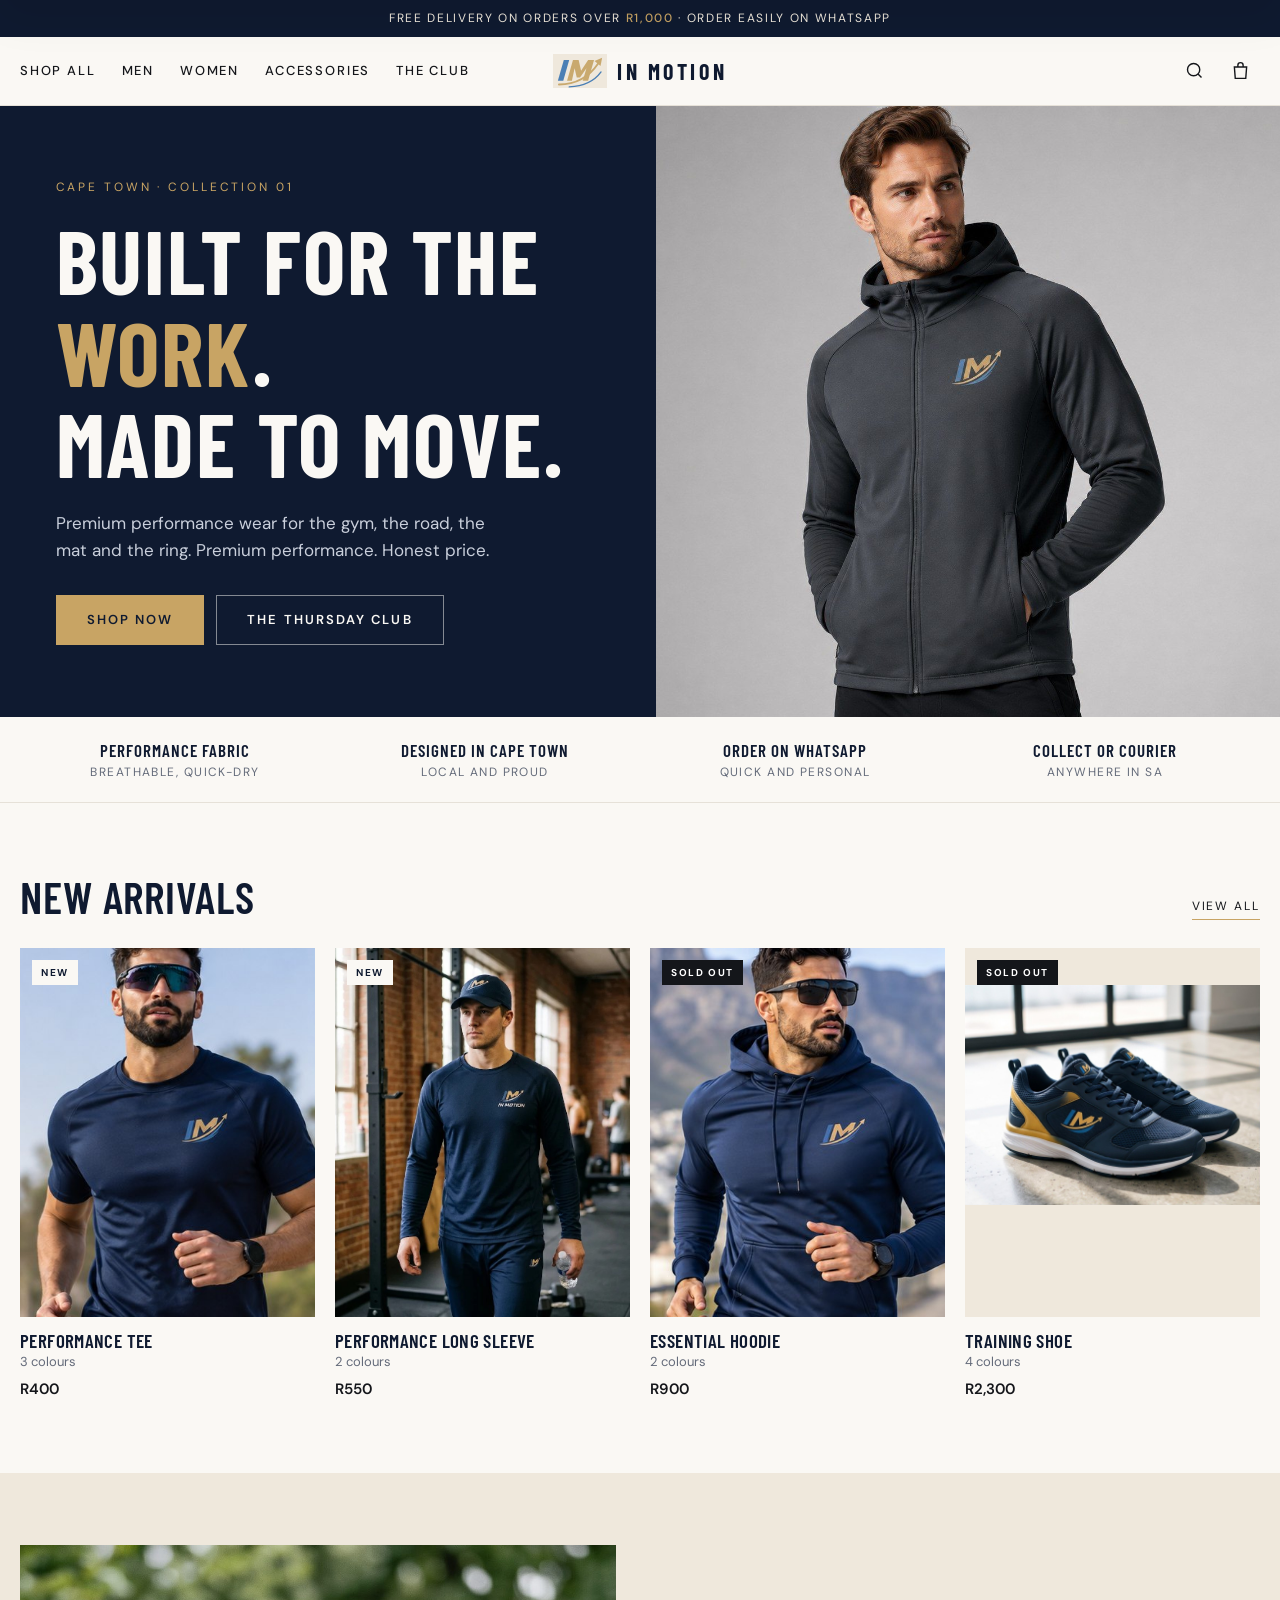
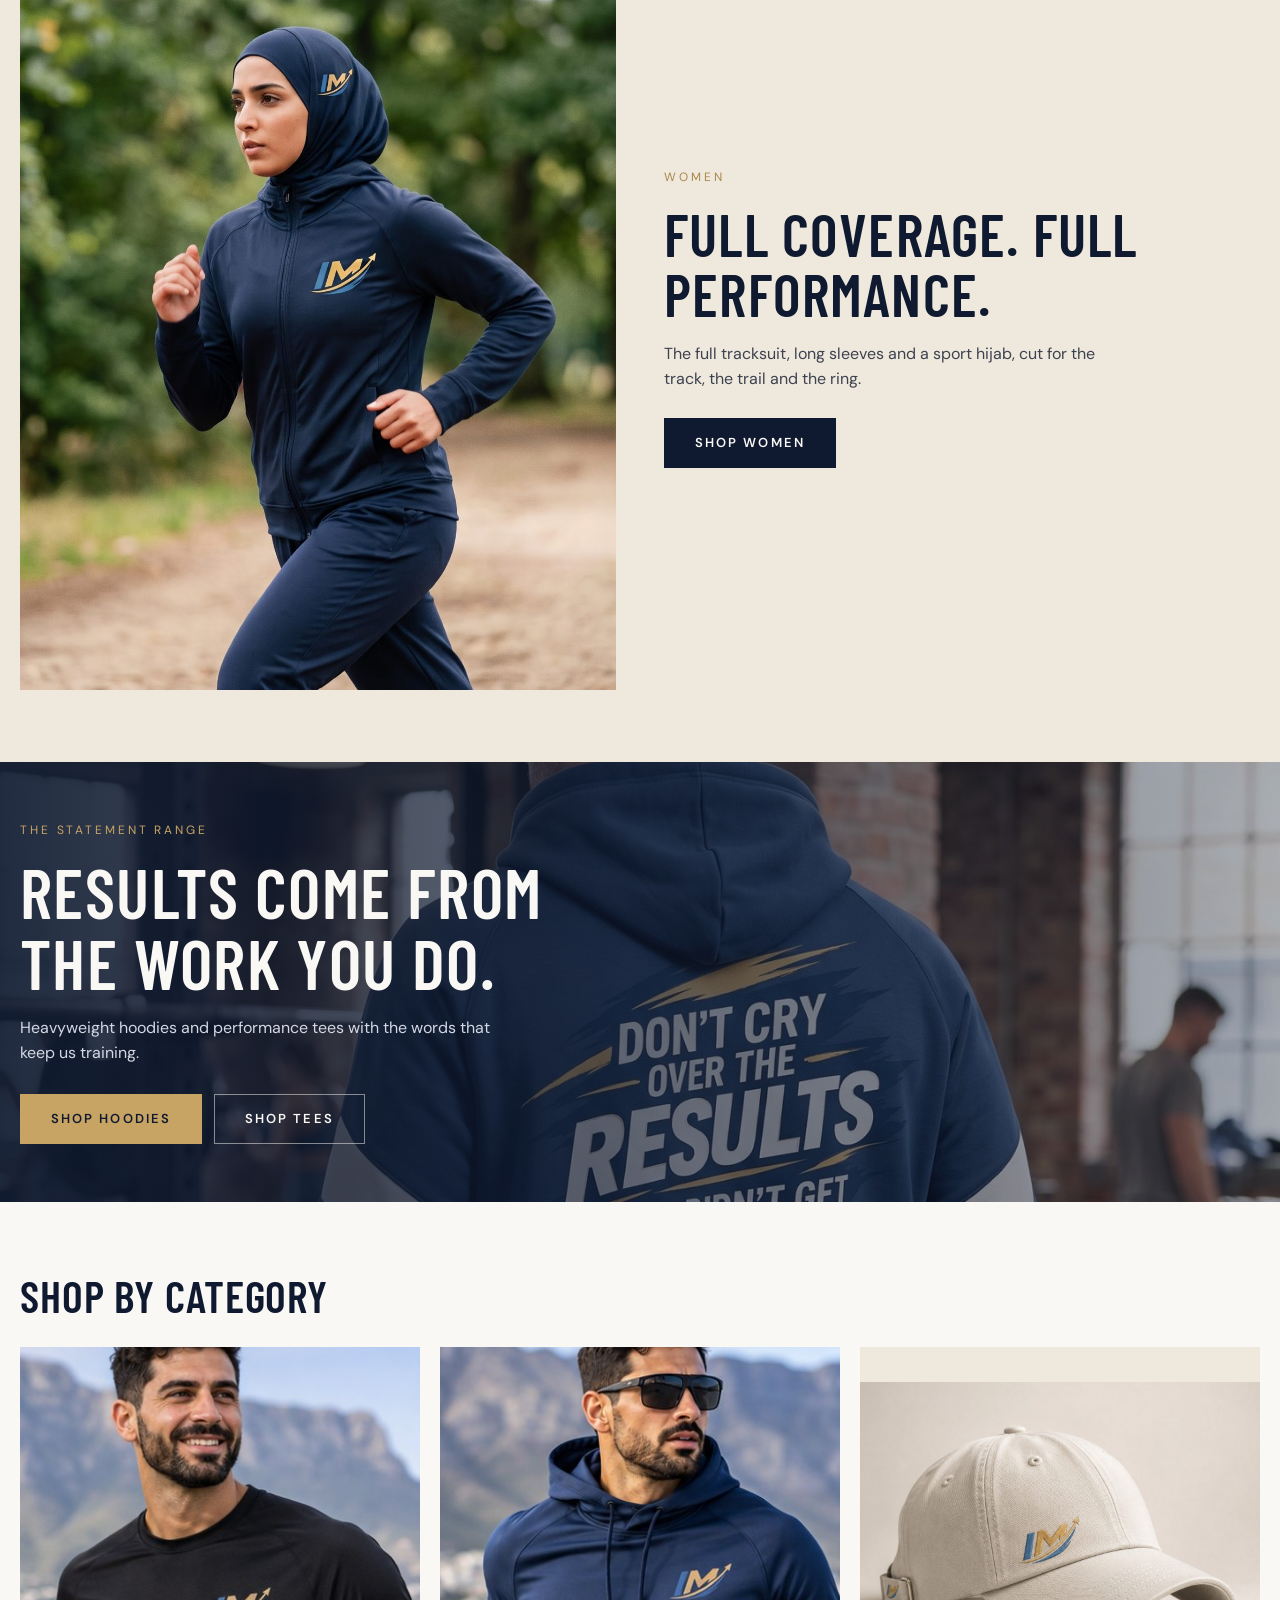
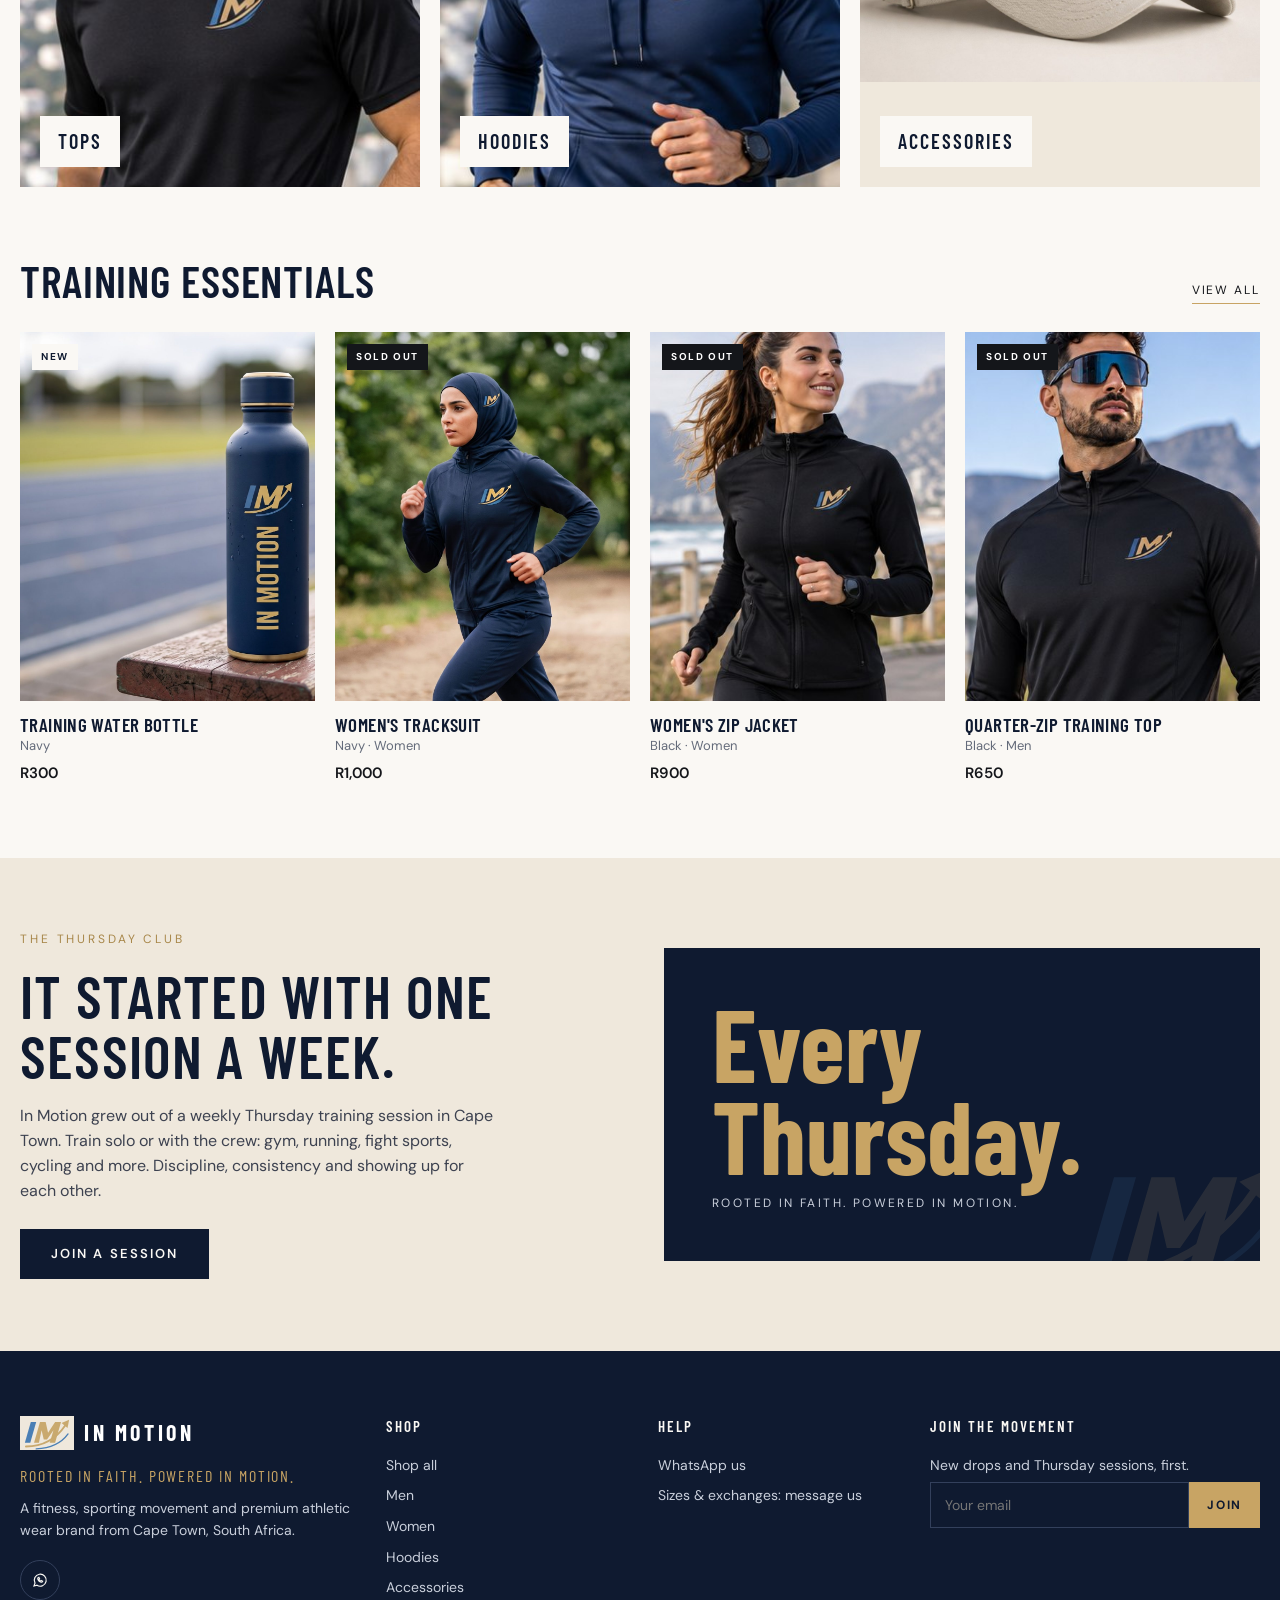
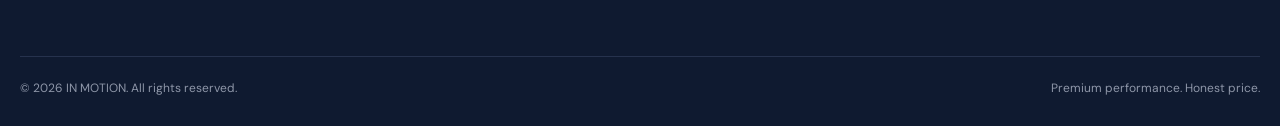
==== commit 7f54f2cc: "Split lifestyle photos per product, merge colourways, add fabric details - One product per garment w" ====
--- a/index.html
+++ b/index.html
@@ -48,8 +48,8 @@
 <section class="block"><div class="wrap">
   <div class="sec-head"><h2>Shop by category</h2></div>
   <div class="cats">
-    <a class="cat" href="shop.html?c=Tops"><img src="images/tee-cream.jpg" alt="" loading="lazy"><span>Tops</span></a>
-    <a class="cat" href="shop.html?c=Hoodies"><img src="images/hoodie-training-front.jpg" alt="" loading="lazy"><span>Hoodies</span></a>
+    <a class="cat" href="shop.html?c=Tops"><img src="images/tee-black-man.jpg" alt="" loading="lazy"><span>Tops</span></a>
+    <a class="cat" href="shop.html?c=Hoodies"><img src="images/hoodie-navy-man.jpg" alt="" loading="lazy"><span>Hoodies</span></a>
     <a class="cat" href="shop.html?c=Accessories"><img src="images/cap-cream.jpg" alt="" loading="lazy"><span>Accessories</span></a>
   </div>
 </div></section>
--- a/style.css
+++ b/style.css
@@ -254,3 +254,15 @@
 
 img.wide{object-fit:contain!important;background:var(--sand)}
 .card .ph img.wide,.gallery .main img.wide{padding:0}
+
+/* the whole bag scrolls as one, so checkout is always reachable on short screens */
+.drawer{display:block;overflow-y:auto;overscroll-behavior:contain}
+.drawer-head{position:sticky;top:0;background:var(--ivory);z-index:2}
+.drawer-body{overflow:visible}
+.toast{bottom:auto;top:84px}
+.thumbs{flex-wrap:wrap}
+.thumbs button{width:72px}
+.gallery,.info,.pdp>*{min-width:0}
+
+.details{margin:10px 0 2px 18px;display:grid;gap:6px}
+.details li{list-style:disc}
